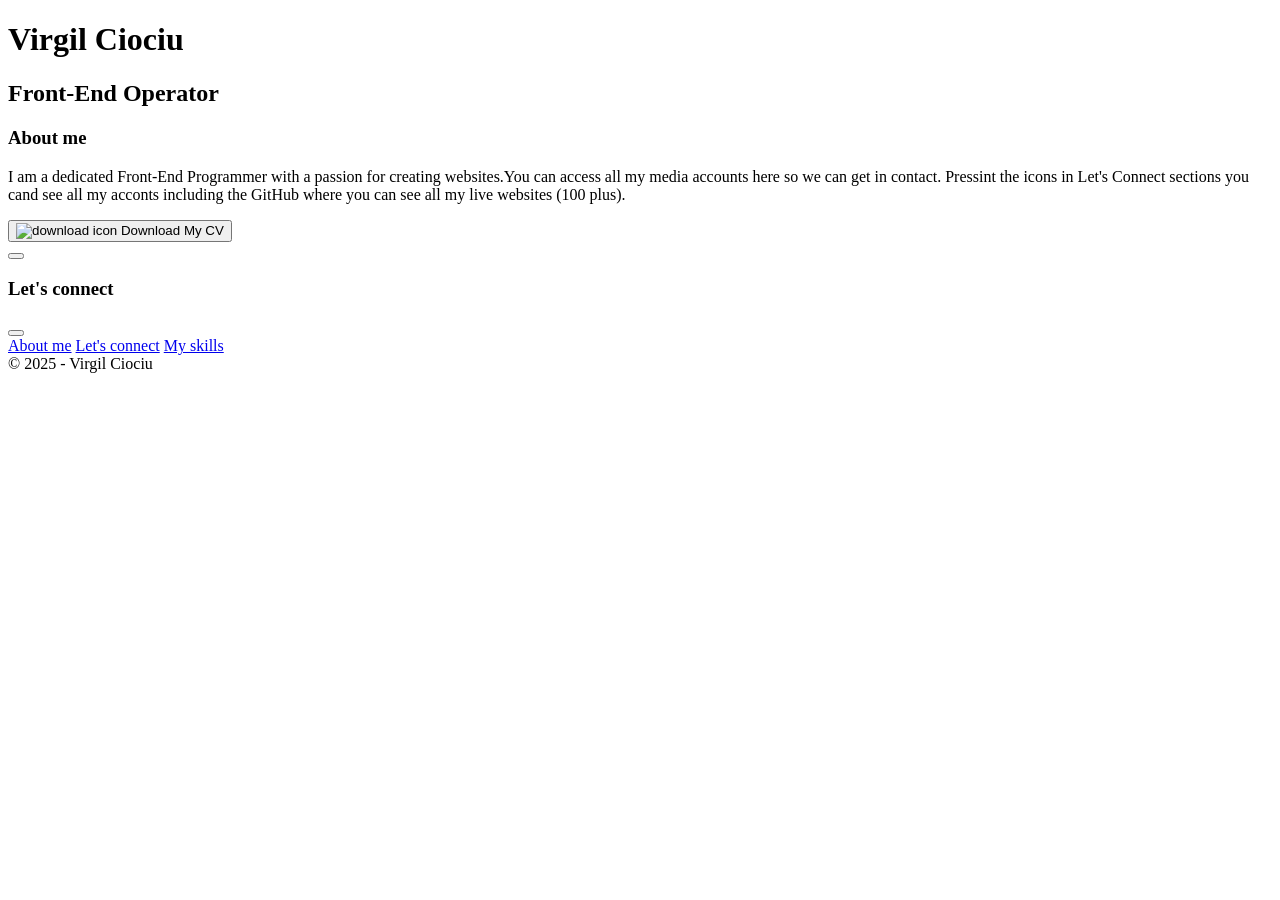
==== index.html @ 5d8acfe7 "Update index.html" ====
<!DOCTYPE html>
<html lang="en">
  <head>
    <meta charset="UTF-8" />
    <meta http-equiv="X-UA-Compatible" content="IE=edge" />
    <meta name="viewport" content="width=device-width, initial-scale=1.0" />
    <title>Fron to End Programmer Virgil Ciociu</title>

    <!-- Google Fonts -->
    <link rel="preconnect" href="https://fonts.gstatic.com" />
    <link
      href="https://fonts.googleapis.com/css2?family=Montserrat:wght@400;500;700;900&display=swap"
      rel="stylesheet"
    />
    
    <!-- CSS Stylesheets -->
    <link rel="stylesheet" href="css/looks.css" />
    <link rel="stylesheet" href="css/style.css" /> <!-- Am adăugat referința aici -->
    
    <link rel="shortcut icon" href="favicon.ico" type="image/x-icon" />
  </head>

  <body>
    <!-- Welcome Section -->
    <div class="grid">
      <div data-full>
        <h1><span>Virgil</span> <span>Ciociu</span></h1>
      </div>

      <div data-full>
        <h2><span>Front-End</span> <span>Operator</span></h2>
      </div>

      <div data-full>
        <div class="break-52"></div>
      </div>

      <div data-full>
        <h3><span>About</span> <span>me</span></h3>
      </div>

      <div data-full>
        <div class="break-16"></div>
      </div>

      <div data-full>
        <div class="shadow-box">
          <p class="description">
            I am a dedicated Front-End Programmer with a passion for creating websites.You can access all my media accounts here so we can get in contact. Pressint the icons in Let's Connect sections you cand see all my acconts including the GitHub where you can see all my live websites (100 plus).
          </p>
        </div>
      </div>

      <div data-full>
        <div class="break-16"></div>
      </div>

      <div data-full>
        <a href="cv_virgil_ciociu.pdf" download>
          <button class="download-btn">
            <img src="image/download.png" alt="download icon" />
            <span>Download My CV</span>
          </button>
        </a>
        
        
      </div>
      <div data-full>
        <div class="break-52"></div>
      </div>

      <div data-full>
        <button data-style="disc"></button>
      </div>

      <div data-full>
        <div class="break-52"></div>
      </div>
    </div>

    <!-- Connect Section -->
    <div class="grid" id="connect">
      <div data-full>
        <div class="break-52"></div>
      </div>

      <div data-full>
        <h3><span>Let's</span> <span>connect</span></h3>
      </div>

      <div data-full>
        <div class="break-16"></div>
      </div>

      <div data-row="4" data-column="4">
        <div
          class="image-square"
          style="background-image: url(image/avatar-marian-zburlea.jpg)"
        ></div>
      </div>

      <a href="https://github.com/Adrian01C" target="_blank">
        <div class="social__icon social__icon--purple" style="background-image: url(image/github.png)"></div>
      </a>
      
      <a href="https://www.hostinger.com/uk/tutorials/wp-content/uploads/sites/51/2024/09/Paper-Toilet-homepage.png" target="_blank">
        <div class="social__icon social__icon--purple" style="background-image: url(image/stack-overflow.png)"></div>
      </a>
      
      <a href="https://x.com/adrian_ciociu" target="_blank">
        <div class="social__icon social__icon--green" style="background-image: url(image/twitter.png)"></div>
      </a>
      
      <a href="https://www.youtube.com/@adrianciociu9261" target="_blank">
        <div class="social__icon social__icon--red" style="background-image: url(image/youtube.png)"></div>
      </a>
      
      <a href="https://www.hostinger.com/uk/tutorials/wp-content/uploads/sites/51/2024/09/Paper-Toilet-homepage.png" target="_blank">
        <div class="social__icon social__icon--orange" style="background-image: url(image/skype.png)"></div>
      </a>
      
      <a href="https://www.linkedin.com/in/virgil-adrian-ciociu-3a6122b4/" target="_blank">
        <div class="social__icon social__icon--yellow" style="background-image: url(image/linkedin.png)"></div>
      </a>

      <div data-full>
        <div class="break-52"></div>
      </div>

      <div data-full>
        <button data-style="disc"></button>
      </div>

      <div data-full>
        <div class="break-52"></div>
      </div>
    </div>

    <footer>
      <nav class="footer__link--wrapper">
        <a class="footer__link" href="#">About me</a>
        <a class="footer__link" href="#connect">Let's connect</a>
        <a class="footer__link" href="#skills">My skills</a>
      </nav>
      <div class="footer__copy">&copy; 2025 - Virgil Ciociu</div>
    </footer>
  </body>
</html>
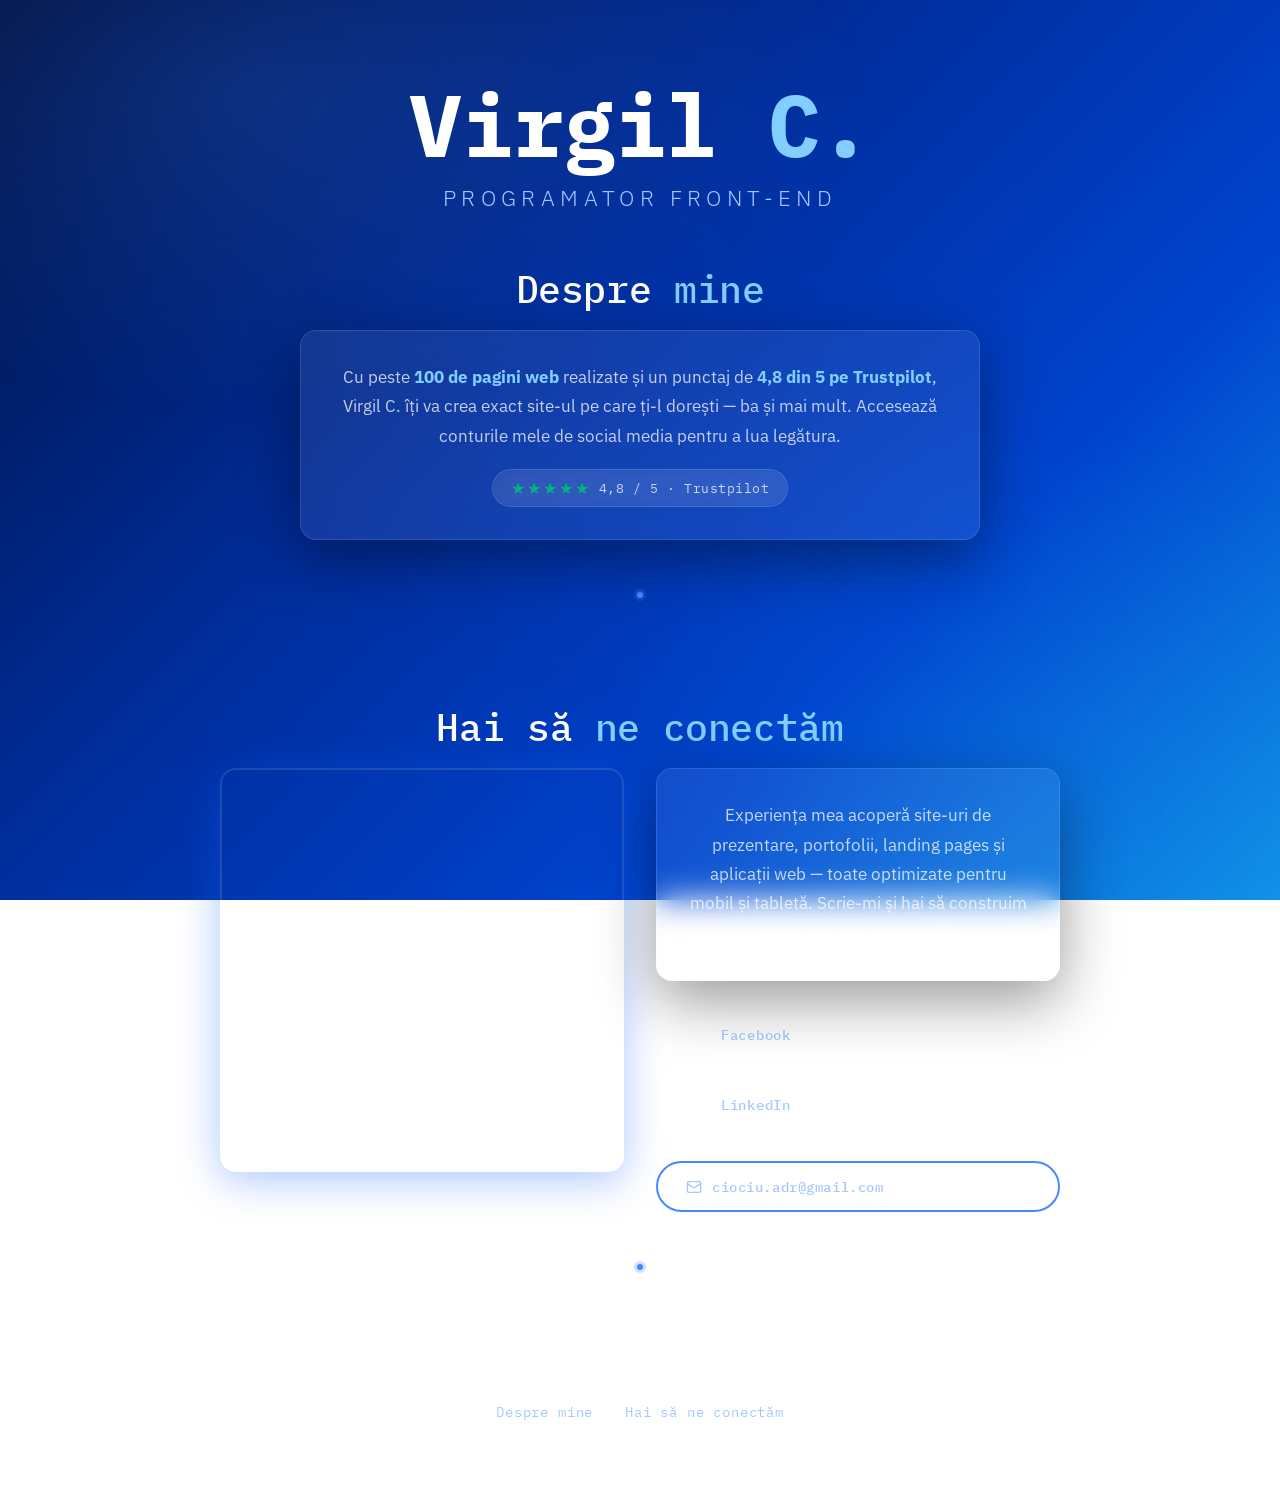
==== commit 30974e8e: "upload site portofoliu" ====
--- a/index.html
+++ b/index.html
@@ -1,42 +1,45 @@
 <!DOCTYPE html>
-<html lang="en">
+<html lang="ro">
   <head>
     <meta charset="UTF-8" />
     <meta http-equiv="X-UA-Compatible" content="IE=edge" />
     <meta name="viewport" content="width=device-width, initial-scale=1.0" />
-    <title>Fron to End Programmer Virgil Ciociu</title>
-
-    <!-- Google Fonts -->
-    <link rel="preconnect" href="https://fonts.gstatic.com" />
+    <title>Programator Front-End — Virgil C.</title>
+
+    <!-- IBM Plex Fonts -->
+    <link rel="preconnect" href="https://fonts.googleapis.com" />
+    <link rel="preconnect" href="https://fonts.gstatic.com" crossorigin />
     <link
-      href="https://fonts.googleapis.com/css2?family=Montserrat:wght@400;500;700;900&display=swap"
+      href="https://fonts.googleapis.com/css2?family=IBM+Plex+Mono:wght@400;500;700&family=IBM+Plex+Sans:wght@300;400;500;600;700&display=swap"
       rel="stylesheet"
     />
-    
-    <!-- CSS Stylesheets -->
-    <link rel="stylesheet" href="css/looks.css" />
-    <link rel="stylesheet" href="css/style.css" /> <!-- Am adăugat referința aici -->
-    
+
+    <!-- CSS -->
+    <link rel="stylesheet" href="css/style.css" />
     <link rel="shortcut icon" href="favicon.ico" type="image/x-icon" />
   </head>
 
   <body>
-    <!-- Welcome Section -->
+
+    <!-- Toast notificare copiere email -->
+    <div class="toast" id="toast">✓ Email copiat în clipboard!</div>
+
+    <!-- ========== SECȚIUNEA BINE AI VENIT ========== -->
     <div class="grid">
       <div data-full>
-        <h1><span>Virgil</span> <span>Ciociu</span></h1>
-      </div>
-
-      <div data-full>
-        <h2><span>Front-End</span> <span>Operator</span></h2>
-      </div>
-
-      <div data-full>
-        <div class="break-52"></div>
-      </div>
-
-      <div data-full>
-        <h3><span>About</span> <span>me</span></h3>
+        <h1><span>Virgil</span> <span>C.</span></h1>
+      </div>
+
+      <div data-full>
+        <h2><span>Programator</span>&nbsp;<span>Front-End</span></h2>
+      </div>
+
+      <div data-full>
+        <div class="break-52"></div>
+      </div>
+
+      <div data-full>
+        <h3><span>Despre</span> <span>mine</span></h3>
       </div>
 
       <div data-full>
@@ -46,25 +49,93 @@
       <div data-full>
         <div class="shadow-box">
           <p class="description">
-            I am a dedicated Front-End Programmer with a passion for creating websites.You can access all my media accounts here so we can get in contact. Pressint the icons in Let's Connect sections you cand see all my acconts including the GitHub where you can see all my live websites (100 plus).
+            Cu peste <strong style="color:#82cfff;">100 de pagini web</strong> realizate și un punctaj de 
+            <strong style="color:#82cfff;">4,8 din 5 pe Trustpilot</strong>, Virgil C. îți va crea 
+            exact site-ul pe care ți-l dorești — ba și mai mult. Accesează conturile mele de social media 
+            pentru a lua legătura.
           </p>
+          <div class="trustpilot-badge">
+            <span class="stars">★★★★★</span>
+            <span class="rating-text">4,8 / 5 · Trustpilot</span>
+          </div>
         </div>
       </div>
 
       <div data-full>
+        <div class="break-52"></div>
+      </div>
+
+      <div data-full>
+        <button data-style="disc"></button>
+      </div>
+
+      <div data-full>
+        <div class="break-52"></div>
+      </div>
+    </div>
+
+    <!-- ========== SECȚIUNEA CONECTEAZĂ-TE ========== -->
+    <div class="grid" id="connect">
+      <div data-full>
+        <div class="break-52"></div>
+      </div>
+
+      <div data-full>
+        <h3><span>Hai să</span> <span>ne conectăm</span></h3>
+      </div>
+
+      <div data-full>
         <div class="break-16"></div>
       </div>
 
       <div data-full>
-        <a href="cv_virgil_ciociu.pdf" download>
-          <button class="download-btn">
-            <img src="image/download.png" alt="download icon" />
-            <span>Download My CV</span>
-          </button>
-        </a>
-        
-        
-      </div>
+        <div class="grid-inner" id="connect-inner">
+
+          <!-- Stânga: Fotografie -->
+          <div
+            class="connect-photo"
+            style="background-image: url(image/avatar-marian-zburlea.jpg)"
+          ></div>
+
+          <!-- Dreapta: Text + iconuri + email -->
+          <div class="connect-right">
+            <div class="shadow-box connect-box">
+              <p class="description">
+                 
+                Experiența mea acoperă site-uri de prezentare, portofolii, 
+                landing pages și aplicații web — toate optimizate pentru 
+                mobil și tabletă.
+                Scrie-mi și hai să construim împreună ceva remarcabil.
+              </p>
+            </div>
+
+            <div class="connect-icons">
+              <!-- Facebook -->
+              <a href="https://www.facebook.com/AdrianCiociu1" target="_blank" class="social-icon-wrapper">
+                <div class="social__icon" style="background-image: url(image/facebook.png)"></div>
+                <span class="social-icon-label">Facebook</span>
+              </a>
+
+              <!-- LinkedIn → wip.jpg -->
+              <a href="image/wip.jpg" target="_blank" class="social-icon-wrapper">
+                <div class="social__icon" style="background-image: url(image/linkedin.png)"></div>
+                <span class="social-icon-label">LinkedIn</span>
+              </a>
+            </div>
+
+            <!-- Buton email cu copy-to-clipboard -->
+            <button class="email-btn" id="emailBtn" onclick="copyEmail()">
+              <svg viewBox="0 0 24 24" fill="none" stroke="currentColor" stroke-width="2" stroke-linecap="round" stroke-linejoin="round">
+                <rect x="2" y="4" width="20" height="16" rx="2"/>
+                <path d="m22 7-8.97 5.7a1.94 1.94 0 0 1-2.06 0L2 7"/>
+              </svg>
+              <span id="emailBtnText">ciociu.adr@gmail.com</span>
+            </button>
+
+          </div>
+        </div>
+      </div>
+
       <div data-full>
         <div class="break-52"></div>
       </div>
@@ -78,71 +149,70 @@
       </div>
     </div>
 
-    <!-- Connect Section -->
-    <div class="grid" id="connect">
-      <div data-full>
-        <div class="break-52"></div>
-      </div>
-
-      <div data-full>
-        <h3><span>Let's</span> <span>connect</span></h3>
-      </div>
-
-      <div data-full>
-        <div class="break-16"></div>
-      </div>
-
-      <div data-row="4" data-column="4">
-        <div
-          class="image-square"
-          style="background-image: url(image/avatar-marian-zburlea.jpg)"
-        ></div>
-      </div>
-
-      <a href="https://github.com/Adrian01C" target="_blank">
-        <div class="social__icon social__icon--purple" style="background-image: url(image/github.png)"></div>
-      </a>
-      
-      <a href="https://www.hostinger.com/uk/tutorials/wp-content/uploads/sites/51/2024/09/Paper-Toilet-homepage.png" target="_blank">
-        <div class="social__icon social__icon--purple" style="background-image: url(image/stack-overflow.png)"></div>
-      </a>
-      
-      <a href="https://x.com/adrian_ciociu" target="_blank">
-        <div class="social__icon social__icon--green" style="background-image: url(image/twitter.png)"></div>
-      </a>
-      
-      <a href="https://www.youtube.com/@adrianciociu9261" target="_blank">
-        <div class="social__icon social__icon--red" style="background-image: url(image/youtube.png)"></div>
-      </a>
-      
-      <a href="https://www.hostinger.com/uk/tutorials/wp-content/uploads/sites/51/2024/09/Paper-Toilet-homepage.png" target="_blank">
-        <div class="social__icon social__icon--orange" style="background-image: url(image/skype.png)"></div>
-      </a>
-      
-      <a href="https://www.linkedin.com/in/virgil-adrian-ciociu-3a6122b4/" target="_blank">
-        <div class="social__icon social__icon--yellow" style="background-image: url(image/linkedin.png)"></div>
-      </a>
-
-      <div data-full>
-        <div class="break-52"></div>
-      </div>
-
-      <div data-full>
-        <button data-style="disc"></button>
-      </div>
-
-      <div data-full>
-        <div class="break-52"></div>
-      </div>
-    </div>
-
+    <!-- ========== FOOTER ========== -->
     <footer>
       <nav class="footer__link--wrapper">
-        <a class="footer__link" href="#">About me</a>
-        <a class="footer__link" href="#connect">Let's connect</a>
-        <a class="footer__link" href="#skills">My skills</a>
+        <a class="footer__link" href="#">Despre mine</a>
+        <a class="footer__link" href="#connect">Hai să ne conectăm</a>
       </nav>
-      <div class="footer__copy">&copy; 2025 - Virgil Ciociu</div>
+      <div class="footer__copy">&copy; 2025 — Virgil Ciociu</div>
     </footer>
+
+    <!-- ========== SCRIPT EMAIL COPY ========== -->
+    <script>
+      function copyEmail() {
+        const email = 'ciociu.adr@gmail.com';
+        const btn = document.getElementById('emailBtn');
+        const btnText = document.getElementById('emailBtnText');
+        const toast = document.getElementById('toast');
+
+        navigator.clipboard.writeText(email).then(() => {
+          // Schimbă starea butonului
+          btn.classList.add('copied');
+          btnText.textContent = '✓ Copiat!';
+
+          // Afișează toast
+          toast.classList.add('show');
+
+          // Resetează după 2.5s
+          setTimeout(() => {
+            btn.classList.remove('copied');
+            btnText.textContent = email;
+            toast.classList.remove('show');
+          }, 2500);
+        }).catch(() => {
+          // Fallback pentru browsere vechi
+          const el = document.createElement('textarea');
+          el.value = email;
+          document.body.appendChild(el);
+          el.select();
+          document.execCommand('copy');
+          document.body.removeChild(el);
+
+          btn.classList.add('copied');
+          btnText.textContent = '✓ Copiat!';
+          toast.classList.add('show');
+
+          setTimeout(() => {
+            btn.classList.remove('copied');
+            btnText.textContent = email;
+            toast.classList.remove('show');
+          }, 2500);
+        });
+      }
+
+      // Grid inner responsive
+      function handleLayout() {
+        const inner = document.getElementById('connect-inner');
+        if (!inner) return;
+        if (window.innerWidth <= 768) {
+          inner.style.gridTemplateColumns = '1fr';
+        } else {
+          inner.style.gridTemplateColumns = '1fr 1fr';
+        }
+      }
+      handleLayout();
+      window.addEventListener('resize', handleLayout);
+    </script>
   </body>
 </html>
--- a/css/style.css
+++ b/css/style.css
@@ -0,0 +1,416 @@
+/* ============================================
+   IBM BLUE PORTFOLIO — Virgil Ciociu
+   ============================================ */
+
+@import url('https://fonts.googleapis.com/css2?family=IBM+Plex+Sans:wght@300;400;500;600;700&family=IBM+Plex+Mono:wght@400;500&display=swap');
+
+/* --- Variables --- */
+:root {
+  --ibm-blue-90: #001141;
+  --ibm-blue-70: #0043ce;
+  --ibm-blue-60: #0f62fe;
+  --ibm-blue-50: #4589ff;
+  --ibm-blue-30: #a6c8ff;
+  --ibm-blue-10: #edf5ff;
+  --ibm-cyan-50: #1192e8;
+  --ibm-cyan-30: #82cfff;
+  --white: #ffffff;
+  --text-primary: #ffffff;
+  --text-secondary: rgba(255,255,255,0.75);
+  --text-muted: rgba(255,255,255,0.45);
+  --surface-glass: rgba(255,255,255,0.07);
+  --surface-glass-hover: rgba(255,255,255,0.13);
+  --border-glass: rgba(255,255,255,0.12);
+  --shadow-blue: 0 8px 40px rgba(15, 98, 254, 0.35);
+  --shadow-deep: 0 20px 60px rgba(0,0,0,0.4);
+  --radius-sm: 8px;
+  --radius-md: 16px;
+  --radius-lg: 24px;
+  --radius-full: 9999px;
+}
+
+/* --- Reset & Base --- */
+*, *::before, *::after {
+  box-sizing: border-box;
+  margin: 0;
+  padding: 0;
+}
+
+html {
+  scroll-behavior: smooth;
+}
+
+body {
+  font-family: 'IBM Plex Sans', sans-serif;
+  font-weight: 400;
+  background: linear-gradient(135deg, var(--ibm-blue-90) 0%, #002d9c 40%, var(--ibm-blue-70) 70%, var(--ibm-cyan-50) 100%);
+  background-attachment: fixed;
+  min-height: 100vh;
+  color: var(--text-primary);
+  overflow-x: hidden;
+}
+
+/* Mesh overlay for depth */
+body::before {
+  content: '';
+  position: fixed;
+  inset: 0;
+  background:
+    radial-gradient(ellipse 80% 60% at 20% 10%, rgba(69,137,255,0.18) 0%, transparent 60%),
+    radial-gradient(ellipse 60% 80% at 80% 90%, rgba(17,146,232,0.15) 0%, transparent 55%),
+    radial-gradient(ellipse 40% 40% at 50% 50%, rgba(0,67,206,0.1) 0%, transparent 70%);
+  pointer-events: none;
+  z-index: 0;
+}
+
+/* --- Grid System --- */
+.grid {
+  position: relative;
+  z-index: 1;
+  display: grid;
+  grid-template-columns: repeat(8, 1fr);
+  gap: 0 24px;
+  max-width: 1100px;
+  margin: 0 auto;
+  padding: 0 24px;
+}
+
+[data-full] {
+  grid-column: 1 / -1;
+  display: flex;
+  flex-direction: column;
+  align-items: center;
+  text-align: center;
+}
+
+[data-column="4"] {
+  grid-column: span 4;
+}
+
+/* --- Spacing --- */
+.break-52 { height: 52px; }
+.break-16 { height: 16px; }
+
+/* --- Typography --- */
+h1 {
+  font-family: 'IBM Plex Mono', monospace;
+  font-size: clamp(2.8rem, 8vw, 5.5rem);
+  font-weight: 700;
+  letter-spacing: -0.02em;
+  line-height: 1;
+  margin-top: 80px;
+}
+
+h1 span:first-child {
+  color: var(--white);
+}
+
+h1 span:last-child {
+  color: var(--ibm-cyan-30);
+}
+
+h2 {
+  font-family: 'IBM Plex Sans', sans-serif;
+  font-size: clamp(1rem, 3vw, 1.35rem);
+  font-weight: 300;
+  letter-spacing: 0.25em;
+  text-transform: uppercase;
+  color: var(--ibm-blue-30);
+  margin-top: 16px;
+}
+
+h3 {
+  font-family: 'IBM Plex Mono', monospace;
+  font-size: clamp(1.6rem, 4vw, 2.4rem);
+  font-weight: 500;
+  letter-spacing: -0.01em;
+}
+
+h3 span:first-child { color: var(--white); }
+h3 span:last-child  { color: var(--ibm-cyan-30); }
+
+/* --- Separator disc --- */
+button[data-style="disc"] {
+  width: 6px;
+  height: 6px;
+  border-radius: 50%;
+  background: var(--ibm-blue-50);
+  border: none;
+  cursor: default;
+  box-shadow: 0 0 0 3px rgba(69,137,255,0.25);
+}
+
+/* --- Glass Cards --- */
+.shadow-box {
+  background: var(--surface-glass);
+  border: 1px solid var(--border-glass);
+  border-radius: var(--radius-md);
+  padding: 32px;
+  backdrop-filter: blur(16px);
+  -webkit-backdrop-filter: blur(16px);
+  box-shadow: var(--shadow-deep);
+  width: 100%;
+  max-width: 680px;
+  transition: background 0.3s ease, box-shadow 0.3s ease;
+}
+
+.shadow-box:hover {
+  background: var(--surface-glass-hover);
+  box-shadow: var(--shadow-blue), var(--shadow-deep);
+}
+
+.description {
+  font-size: clamp(0.95rem, 2vw, 1.05rem);
+  line-height: 1.75;
+  color: var(--text-secondary);
+}
+
+/* --- Connect Section Layout --- */
+#connect .grid-inner {
+  display: grid;
+  grid-template-columns: 1fr 1fr;
+  gap: 32px;
+  width: 100%;
+  max-width: 840px;
+  align-items: start;
+}
+
+.connect-photo {
+  width: 100%;
+  aspect-ratio: 1;
+  border-radius: var(--radius-md);
+  background-size: cover;
+  background-position: center;
+  border: 2px solid var(--border-glass);
+  box-shadow: var(--shadow-blue);
+}
+
+.connect-right {
+  display: flex;
+  flex-direction: column;
+  gap: 24px;
+}
+
+.connect-box {
+  max-width: 100%;
+}
+
+/* --- Social Icons --- */
+.connect-icons {
+  display: flex;
+  flex-direction: column;
+  gap: 12px;
+}
+
+.social-icon-wrapper {
+  display: flex;
+  align-items: center;
+  gap: 14px;
+  text-decoration: none;
+  padding: 12px 18px;
+  border-radius: var(--radius-sm);
+  background: var(--surface-glass);
+  border: 1px solid var(--border-glass);
+  transition: background 0.25s, transform 0.2s, box-shadow 0.25s;
+}
+
+.social-icon-wrapper:hover {
+  background: var(--surface-glass-hover);
+  transform: translateX(4px);
+  box-shadow: var(--shadow-blue);
+}
+
+.social__icon {
+  width: 32px;
+  height: 32px;
+  background-size: contain;
+  background-repeat: no-repeat;
+  background-position: center;
+  flex-shrink: 0;
+}
+
+.social-icon-label {
+  font-family: 'IBM Plex Mono', monospace;
+  font-size: 0.9rem;
+  font-weight: 500;
+  color: var(--ibm-blue-30);
+  letter-spacing: 0.05em;
+}
+
+/* --- Email Copy Button --- */
+.email-btn {
+  display: inline-flex;
+  align-items: center;
+  gap: 10px;
+  padding: 14px 28px;
+  border-radius: var(--radius-full);
+  border: 2px solid var(--ibm-blue-50);
+  background: transparent;
+  color: var(--ibm-blue-30);
+  font-family: 'IBM Plex Mono', monospace;
+  font-size: 0.9rem;
+  font-weight: 500;
+  letter-spacing: 0.04em;
+  cursor: pointer;
+  transition: background 0.2s, color 0.2s, border-color 0.2s, transform 0.15s, box-shadow 0.2s;
+  margin-top: 4px;
+}
+
+.email-btn:hover {
+  background: var(--ibm-blue-60);
+  border-color: var(--ibm-blue-60);
+  color: #ffffff;
+  box-shadow: 0 0 24px rgba(15,98,254,0.5);
+  transform: translateY(-2px);
+}
+
+.email-btn:active,
+.email-btn.copied {
+  background: #007d79;
+  border-color: #009d9a;
+  color: #ffffff;
+  box-shadow: 0 0 20px rgba(0,157,154,0.5);
+  transform: translateY(0);
+}
+
+.email-btn svg {
+  width: 16px;
+  height: 16px;
+  flex-shrink: 0;
+}
+
+/* --- Toast notification --- */
+.toast {
+  position: fixed;
+  bottom: 32px;
+  left: 50%;
+  transform: translateX(-50%) translateY(80px);
+  background: #007d79;
+  color: #ffffff;
+  font-family: 'IBM Plex Mono', monospace;
+  font-size: 0.85rem;
+  letter-spacing: 0.05em;
+  padding: 12px 28px;
+  border-radius: var(--radius-full);
+  box-shadow: 0 8px 32px rgba(0,0,0,0.35);
+  z-index: 9999;
+  transition: transform 0.35s cubic-bezier(0.34,1.56,0.64,1), opacity 0.35s;
+  opacity: 0;
+  pointer-events: none;
+}
+
+.toast.show {
+  transform: translateX(-50%) translateY(0);
+  opacity: 1;
+}
+
+/* --- Footer --- */
+footer {
+  position: relative;
+  z-index: 1;
+  text-align: center;
+  padding: 40px 24px 32px;
+  border-top: 1px solid var(--border-glass);
+  margin-top: 40px;
+}
+
+.footer__link--wrapper {
+  display: flex;
+  justify-content: center;
+  gap: 32px;
+  flex-wrap: wrap;
+  margin-bottom: 16px;
+}
+
+.footer__link {
+  font-family: 'IBM Plex Mono', monospace;
+  font-size: 0.85rem;
+  color: var(--ibm-blue-30);
+  text-decoration: none;
+  letter-spacing: 0.06em;
+  transition: color 0.2s;
+}
+
+.footer__link:hover {
+  color: var(--white);
+}
+
+.footer__copy {
+  font-size: 0.78rem;
+  color: var(--text-muted);
+  letter-spacing: 0.05em;
+}
+
+/* --- Trustpilot badge style --- */
+.trustpilot-badge {
+  display: inline-flex;
+  align-items: center;
+  gap: 8px;
+  margin-top: 18px;
+  padding: 8px 18px;
+  background: var(--surface-glass);
+  border: 1px solid var(--border-glass);
+  border-radius: var(--radius-full);
+  backdrop-filter: blur(12px);
+}
+
+.trustpilot-badge .stars {
+  color: #00b67a;
+  font-size: 1rem;
+  letter-spacing: 2px;
+}
+
+.trustpilot-badge .rating-text {
+  font-family: 'IBM Plex Mono', monospace;
+  font-size: 0.82rem;
+  color: var(--text-secondary);
+  letter-spacing: 0.04em;
+}
+
+/* ============================================
+   RESPONSIVE
+   ============================================ */
+
+@media (max-width: 768px) {
+  .grid {
+    grid-template-columns: 1fr;
+    gap: 0;
+    padding: 0 16px;
+  }
+
+  [data-column="4"] {
+    grid-column: 1 / -1;
+  }
+
+  #connect .grid-inner {
+    grid-template-columns: 1fr;
+  }
+
+  .connect-photo {
+    max-width: 220px;
+    margin: 0 auto;
+  }
+
+  h1 {
+    margin-top: 52px;
+  }
+
+  .shadow-box {
+    padding: 24px;
+  }
+}
+
+@media (max-width: 480px) {
+  h1 {
+    font-size: 2.4rem;
+  }
+
+  .email-btn {
+    font-size: 0.78rem;
+    padding: 12px 18px;
+  }
+
+  .footer__link--wrapper {
+    gap: 16px;
+  }
+}
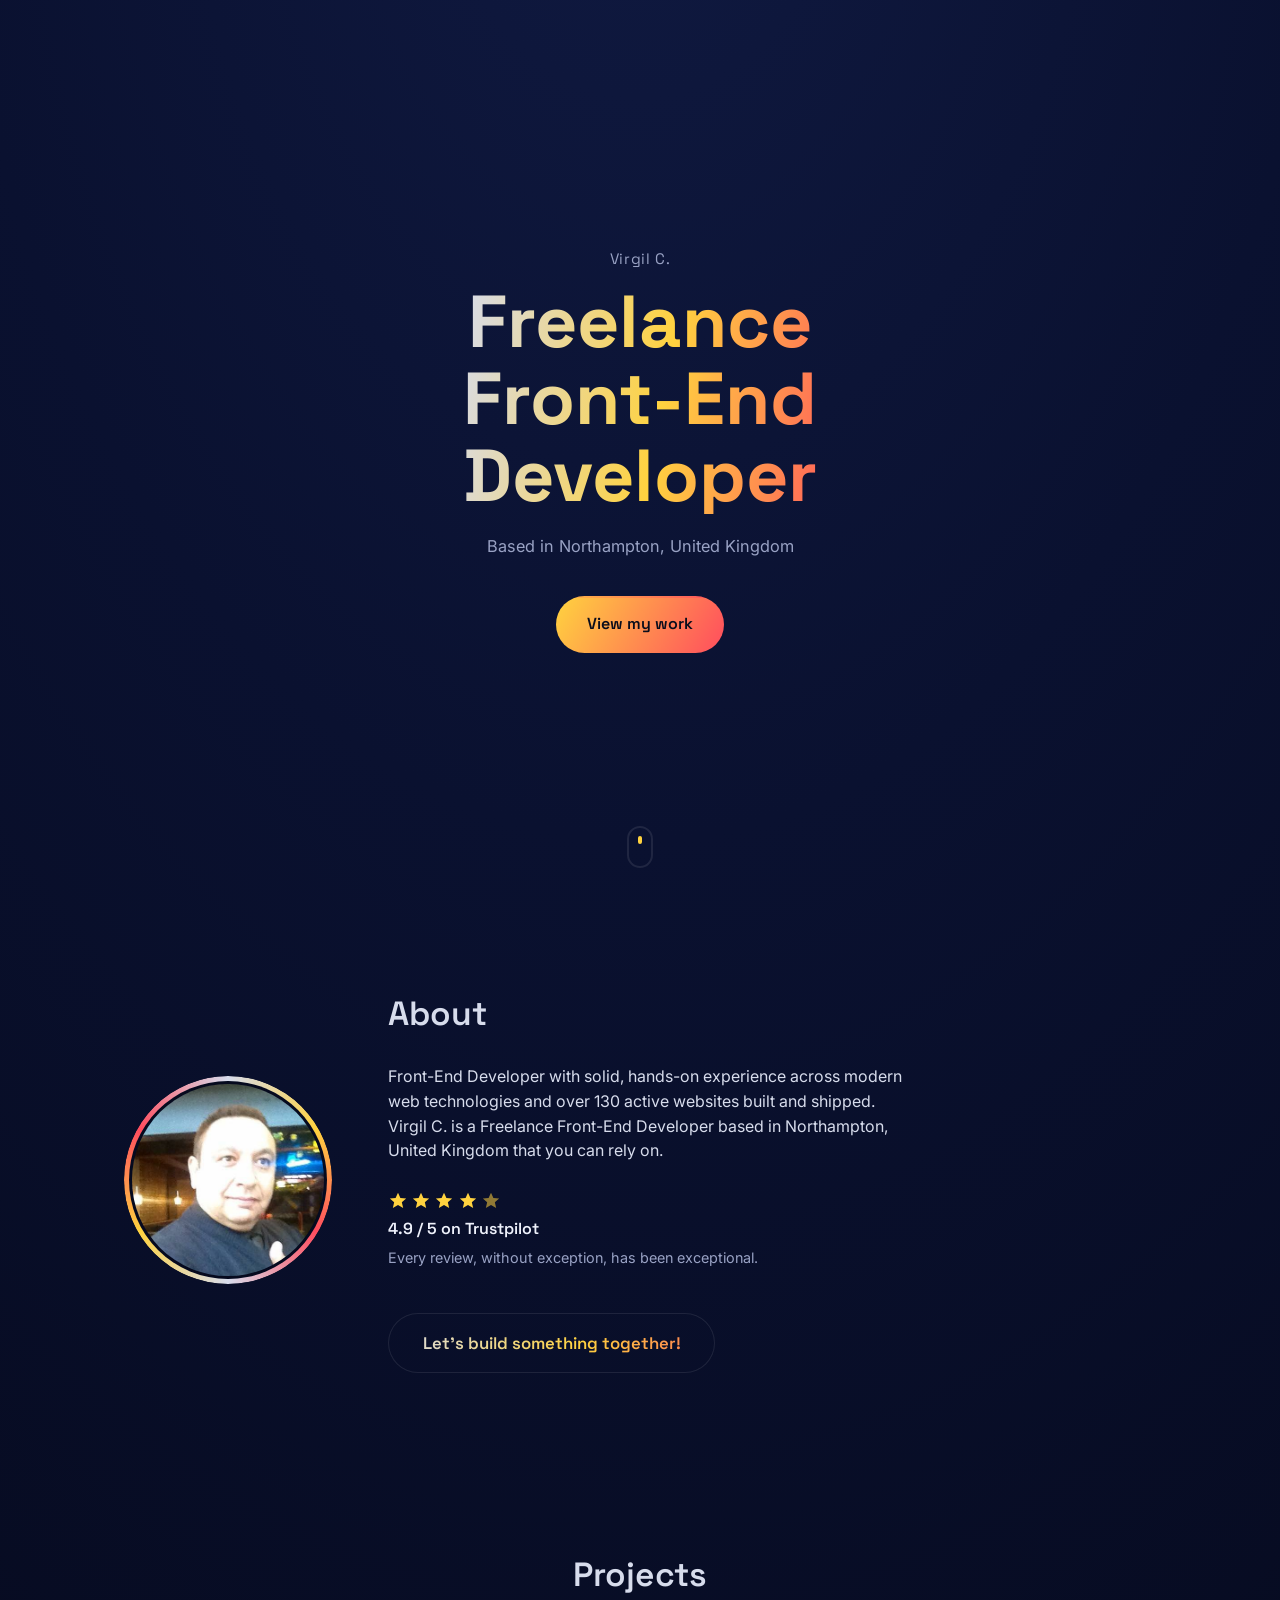
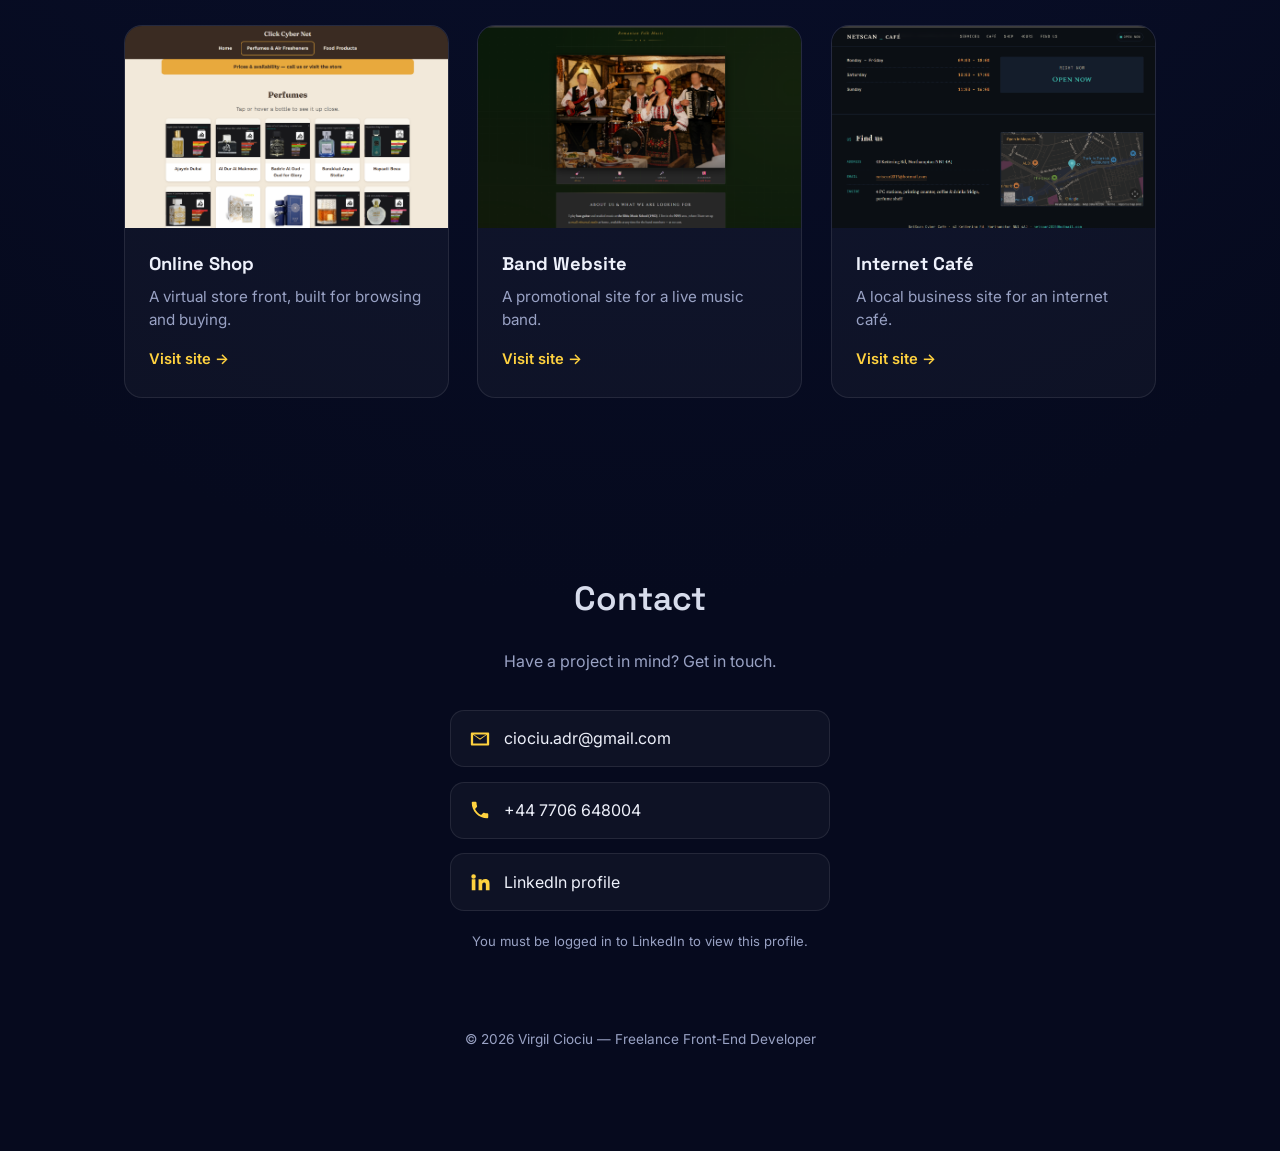
==== commit e3ec55e3: "actualizare proiect" ====
--- a/index.html
+++ b/index.html
@@ -1,218 +1,153 @@
 <!DOCTYPE html>
-<html lang="ro">
-  <head>
-    <meta charset="UTF-8" />
-    <meta http-equiv="X-UA-Compatible" content="IE=edge" />
-    <meta name="viewport" content="width=device-width, initial-scale=1.0" />
-    <title>Programator Front-End — Virgil C.</title>
+<html lang="en">
+<head>
+<meta charset="UTF-8">
+<meta name="viewport" content="width=device-width, initial-scale=1.0">
+<title>Virgil C. — Freelance Front-End Developer</title>
+<meta name="description" content="Virgil C. — Freelance Front-End Developer based in Northampton, United Kingdom. HTML, CSS &amp; JavaScript, mobile-first websites that just work.">
+<link rel="preconnect" href="https://fonts.googleapis.com">
+<link rel="preconnect" href="https://fonts.gstatic.com" crossorigin>
+<link href="https://fonts.googleapis.com/css2?family=Space+Grotesk:wght@500;600;700&family=Inter:wght@400;500;600&display=swap" rel="stylesheet">
+<link rel="stylesheet" href="style.css">
+</head>
+<body>
 
-    <!-- IBM Plex Fonts -->
-    <link rel="preconnect" href="https://fonts.googleapis.com" />
-    <link rel="preconnect" href="https://fonts.gstatic.com" crossorigin />
-    <link
-      href="https://fonts.googleapis.com/css2?family=IBM+Plex+Mono:wght@400;500;700&family=IBM+Plex+Sans:wght@300;400;500;600;700&display=swap"
-      rel="stylesheet"
-    />
+<!-- Loading screen -->
+<div class="loader" id="loader" aria-hidden="true">
+  <span class="loader__text">Virgil C.</span>
+</div>
 
-    <!-- CSS -->
-    <link rel="stylesheet" href="css/style.css" />
-    <link rel="shortcut icon" href="favicon.ico" type="image/x-icon" />
-  </head>
+<!-- Scroll progress bar -->
+<div class="progress" id="progress"></div>
 
-  <body>
+<!-- Ambient sparkle field -->
+<div class="sparkle-field" aria-hidden="true"></div>
 
-    <!-- Toast notificare copiere email -->
-    <div class="toast" id="toast">✓ Email copiat în clipboard!</div>
+<main>
 
-    <!-- ========== SECȚIUNEA BINE AI VENIT ========== -->
-    <div class="grid">
-      <div data-full>
-        <h1><span>Virgil</span> <span>C.</span></h1>
-      </div>
+  <!-- HERO -->
+  <section class="hero" id="top">
+    <div class="hero__inner">
+      <p class="hero__eyebrow">Virgil C.</p>
+      <h1 class="hero__title glitter-text">Freelance<br>Front&#8209;End<br>Developer</h1>
+      <p class="hero__location">Based in Northampton, United Kingdom</p>
+      <a href="#projects" class="btn btn--primary" data-ripple>View my work</a>
+    </div>
+    <a href="#about" class="hero__scroll" aria-label="Scroll to About section">
+      <span></span>
+    </a>
+  </section>
 
-      <div data-full>
-        <h2><span>Programator</span>&nbsp;<span>Front-End</span></h2>
-      </div>
-
-      <div data-full>
-        <div class="break-52"></div>
-      </div>
-
-      <div data-full>
-        <h3><span>Despre</span> <span>mine</span></h3>
-      </div>
-
-      <div data-full>
-        <div class="break-16"></div>
-      </div>
-
-      <div data-full>
-        <div class="shadow-box">
-          <p class="description">
-            Cu peste <strong style="color:#82cfff;">100 de pagini web</strong> realizate și un punctaj de 
-            <strong style="color:#82cfff;">4,8 din 5 pe Trustpilot</strong>, Virgil C. îți va crea 
-            exact site-ul pe care ți-l dorești — ba și mai mult. Accesează conturile mele de social media 
-            pentru a lua legătura.
-          </p>
-          <div class="trustpilot-badge">
-            <span class="stars">★★★★★</span>
-            <span class="rating-text">4,8 / 5 · Trustpilot</span>
-          </div>
-        </div>
-      </div>
-
-      <div data-full>
-        <div class="break-52"></div>
-      </div>
-
-      <div data-full>
-        <button data-style="disc"></button>
-      </div>
-
-      <div data-full>
-        <div class="break-52"></div>
+  <!-- ABOUT -->
+  <section class="about reveal" id="about">
+    <div class="about__photo-wrap">
+      <div class="about__photo-frame">
+        <img src="image/virgilciociu.jpg" alt="Portrait of Virgil C." class="about__photo">
       </div>
     </div>
 
-    <!-- ========== SECȚIUNEA CONECTEAZĂ-TE ========== -->
-    <div class="grid" id="connect">
-      <div data-full>
-        <div class="break-52"></div>
+    <div class="about__content">
+      <h2 class="section-title">About</h2>
+      <p class="about__text">
+        Front-End Developer with solid, hands-on experience across modern web technologies
+        and over 130 active websites built and shipped. Virgil C. is a Freelance Front-End
+        Developer based in Northampton, United Kingdom that you can rely on.
+      </p>
+
+      <div class="trustpilot" role="img" aria-label="Trustpilot rating 4.9 out of 5 stars">
+        <span class="trustpilot__stars">
+          <svg viewBox="0 0 24 24" class="star"><path d="M12 2l2.9 6.3 6.9.6-5.2 4.6 1.6 6.8L12 16.9 5.8 20.3l1.6-6.8L2.2 8.9l6.9-.6z"/></svg>
+          <svg viewBox="0 0 24 24" class="star"><path d="M12 2l2.9 6.3 6.9.6-5.2 4.6 1.6 6.8L12 16.9 5.8 20.3l1.6-6.8L2.2 8.9l6.9-.6z"/></svg>
+          <svg viewBox="0 0 24 24" class="star"><path d="M12 2l2.9 6.3 6.9.6-5.2 4.6 1.6 6.8L12 16.9 5.8 20.3l1.6-6.8L2.2 8.9l6.9-.6z"/></svg>
+          <svg viewBox="0 0 24 24" class="star"><path d="M12 2l2.9 6.3 6.9.6-5.2 4.6 1.6 6.8L12 16.9 5.8 20.3l1.6-6.8L2.2 8.9l6.9-.6z"/></svg>
+          <svg viewBox="0 0 24 24" class="star star--half"><path d="M12 2l2.9 6.3 6.9.6-5.2 4.6 1.6 6.8L12 16.9 5.8 20.3l1.6-6.8L2.2 8.9l6.9-.6z"/></svg>
+        </span>
+        <span class="trustpilot__score">4.9 / 5 on Trustpilot</span>
+        <span class="trustpilot__note">Every review, without exception, has been exceptional.</span>
       </div>
 
-      <div data-full>
-        <h3><span>Hai să</span> <span>ne conectăm</span></h3>
-      </div>
+      <a href="#contact" class="btn btn--cta glitter-text" data-ripple>Let's build something together!</a>
+    </div>
+  </section>
 
-      <div data-full>
-        <div class="break-16"></div>
-      </div>
+  <!-- PROJECTS -->
+  <section class="projects" id="projects">
+    <h2 class="section-title section-title--center reveal">Projects</h2>
 
-      <div data-full>
-        <div class="grid-inner" id="connect-inner">
+    <div class="project-grid">
 
-          <!-- Stânga: Fotografie -->
-          <div
-            class="connect-photo"
-            style="background-image: url(image/avatar-marian-zburlea.jpg)"
-          ></div>
+      <a class="project-card reveal" data-tilt href="https://virgilciociu.github.io/click-cyber-net/index.html" target="_blank" rel="noopener">
+        <div class="project-card__media">
+          <img src="image/shop.png" alt="Screenshot of an online shop website" loading="lazy">
+        </div>
+        <div class="project-card__body">
+          <h3>Online Shop</h3>
+          <p>A virtual store front, built for browsing and buying.</p>
+          <span class="project-card__link">Visit site &#8594;</span>
+        </div>
+      </a>
 
-          <!-- Dreapta: Text + iconuri + email -->
-          <div class="connect-right">
-            <div class="shadow-box connect-box">
-              <p class="description">
-                 
-                Experiența mea acoperă site-uri de prezentare, portofolii, 
-                landing pages și aplicații web — toate optimizate pentru 
-                mobil și tabletă.
-                Scrie-mi și hai să construim împreună ceva remarcabil.
-              </p>
-            </div>
+      <a class="project-card reveal" data-tilt href="https://virgilciociu.github.io/taraf/" target="_blank" rel="noopener">
+        <div class="project-card__media">
+          <img src="image/music.png" alt="Screenshot of a music band website" loading="lazy">
+        </div>
+        <div class="project-card__body">
+          <h3>Band Website</h3>
+          <p>A promotional site for a live music band.</p>
+          <span class="project-card__link">Visit site &#8594;</span>
+        </div>
+      </a>
 
-            <div class="connect-icons">
-              <!-- Facebook -->
-              <a href="https://www.facebook.com/AdrianCiociu1" target="_blank" class="social-icon-wrapper">
-                <div class="social__icon" style="background-image: url(image/facebook.png)"></div>
-                <span class="social-icon-label">Facebook</span>
-              </a>
+      <a class="project-card reveal" data-tilt href="https://virgilciociu.github.io/cybercaffe/" target="_blank" rel="noopener">
+        <div class="project-card__media">
+          <img src="image/internetcaffe.png" alt="Screenshot of an internet cafe website" loading="lazy">
+        </div>
+        <div class="project-card__body">
+          <h3>Internet Caf&eacute;</h3>
+          <p>A local business site for an internet caf&eacute;.</p>
+          <span class="project-card__link">Visit site &#8594;</span>
+        </div>
+      </a>
 
-              <!-- LinkedIn → wip.jpg -->
-              <a href="image/wip.jpg" target="_blank" class="social-icon-wrapper">
-                <div class="social__icon" style="background-image: url(image/linkedin.png)"></div>
-                <span class="social-icon-label">LinkedIn</span>
-              </a>
-            </div>
+    </div>
+  </section>
 
-            <!-- Buton email cu copy-to-clipboard -->
-            <button class="email-btn" id="emailBtn" onclick="copyEmail()">
-              <svg viewBox="0 0 24 24" fill="none" stroke="currentColor" stroke-width="2" stroke-linecap="round" stroke-linejoin="round">
-                <rect x="2" y="4" width="20" height="16" rx="2"/>
-                <path d="m22 7-8.97 5.7a1.94 1.94 0 0 1-2.06 0L2 7"/>
-              </svg>
-              <span id="emailBtnText">ciociu.adr@gmail.com</span>
-            </button>
+  <!-- CONTACT -->
+  <section class="contact reveal" id="contact">
+    <h2 class="section-title section-title--center">Contact</h2>
+    <p class="contact__intro">Have a project in mind? Get in touch.</p>
 
-          </div>
-        </div>
-      </div>
+    <div class="contact__list">
+      <a class="contact__item" href="mailto:ciociu.adr@gmail.com" data-ripple>
+        <span class="contact__icon" aria-hidden="true">
+          <svg viewBox="0 0 24 24"><path d="M3 5h18a1 1 0 011 1v12a1 1 0 01-1 1H3a1 1 0 01-1-1V6a1 1 0 011-1zm1.5 2.4V17h15V7.4l-7.5 5.4-7.5-5.4zm.7-.4L12 11.5 18.8 7H5.2z"/></svg>
+        </span>
+        <span>ciociu.adr@gmail.com</span>
+      </a>
 
-      <div data-full>
-        <div class="break-52"></div>
-      </div>
+      <a class="contact__item" href="tel:+447706648004" data-ripple>
+        <span class="contact__icon" aria-hidden="true">
+          <svg viewBox="0 0 24 24"><path d="M6.6 10.8c1.4 2.8 3.8 5.1 6.6 6.6l2.2-2.2c.3-.3.7-.4 1-.2 1.1.4 2.3.6 3.6.6.6 0 1 .4 1 1V20c0 .6-.4 1-1 1C10.6 21 3 13.4 3 4c0-.6.4-1 1-1h3.2c.6 0 1 .4 1 1 0 1.3.2 2.5.6 3.6.1.4 0 .8-.2 1L6.6 10.8z"/></svg>
+        </span>
+        <span>+44 7706 648004</span>
+      </a>
 
-      <div data-full>
-        <button data-style="disc"></button>
-      </div>
-
-      <div data-full>
-        <div class="break-52"></div>
-      </div>
+      <a class="contact__item" href="https://www.linkedin.com/in/adrian-ciociu-0528293ab/" target="_blank" rel="noopener" data-ripple>
+        <span class="contact__icon" aria-hidden="true">
+          <svg viewBox="0 0 24 24"><path d="M4.98 3.5a2.5 2.5 0 11.02 5 2.5 2.5 0 01-.02-5zM3 9h4v12H3V9zm7 0h3.8v1.7h.05c.53-.95 1.83-1.95 3.77-1.95 4.03 0 4.78 2.55 4.78 5.86V21h-4v-5.5c0-1.3-.02-3-1.85-3-1.85 0-2.13 1.4-2.13 2.9V21h-4V9z"/></svg>
+        </span>
+        <span>LinkedIn profile</span>
+      </a>
+      <p class="contact__note">You must be logged in to LinkedIn to view this profile.</p>
     </div>
 
-    <!-- ========== FOOTER ========== -->
-    <footer>
-      <nav class="footer__link--wrapper">
-        <a class="footer__link" href="#">Despre mine</a>
-        <a class="footer__link" href="#connect">Hai să ne conectăm</a>
-      </nav>
-      <div class="footer__copy">&copy; 2025 — Virgil Ciociu</div>
+    <footer class="footer">
+      <p>&copy; 2026 Virgil Ciociu — Freelance Front-End Developer</p>
     </footer>
+  </section>
 
-    <!-- ========== SCRIPT EMAIL COPY ========== -->
-    <script>
-      function copyEmail() {
-        const email = 'ciociu.adr@gmail.com';
-        const btn = document.getElementById('emailBtn');
-        const btnText = document.getElementById('emailBtnText');
-        const toast = document.getElementById('toast');
+</main>
 
-        navigator.clipboard.writeText(email).then(() => {
-          // Schimbă starea butonului
-          btn.classList.add('copied');
-          btnText.textContent = '✓ Copiat!';
-
-          // Afișează toast
-          toast.classList.add('show');
-
-          // Resetează după 2.5s
-          setTimeout(() => {
-            btn.classList.remove('copied');
-            btnText.textContent = email;
-            toast.classList.remove('show');
-          }, 2500);
-        }).catch(() => {
-          // Fallback pentru browsere vechi
-          const el = document.createElement('textarea');
-          el.value = email;
-          document.body.appendChild(el);
-          el.select();
-          document.execCommand('copy');
-          document.body.removeChild(el);
-
-          btn.classList.add('copied');
-          btnText.textContent = '✓ Copiat!';
-          toast.classList.add('show');
-
-          setTimeout(() => {
-            btn.classList.remove('copied');
-            btnText.textContent = email;
-            toast.classList.remove('show');
-          }, 2500);
-        });
-      }
-
-      // Grid inner responsive
-      function handleLayout() {
-        const inner = document.getElementById('connect-inner');
-        if (!inner) return;
-        if (window.innerWidth <= 768) {
-          inner.style.gridTemplateColumns = '1fr';
-        } else {
-          inner.style.gridTemplateColumns = '1fr 1fr';
-        }
-      }
-      handleLayout();
-      window.addEventListener('resize', handleLayout);
-    </script>
-  </body>
+<script src="script.js"></script>
+</body>
 </html>
--- a/style.css
+++ b/style.css
@@ -0,0 +1,397 @@
+/* =========================================================
+   Tokens
+   ========================================================= */
+:root{
+  --bg-base:   #060a1e;
+  --bg-mid:    #0a1130;
+  --bg-soft:   #101a42;
+  --ink:       #eef1fb;
+  --muted:     #99a2c4;
+  --gold:      #ffd23f;
+  --red:       #ff4d5e;
+  --grey-light:#d7dcec;
+  --border:    rgba(255,255,255,.09);
+  --card-bg:   rgba(255,255,255,.035);
+
+  --font-display: "Space Grotesk", "Segoe UI", sans-serif;
+  --font-body:    "Inter", "Segoe UI", sans-serif;
+
+  --container: 1080px;
+}
+
+*, *::before, *::after{ box-sizing: border-box; }
+
+html{ scroll-behavior: smooth; }
+
+body{
+  margin:0;
+  background: radial-gradient(120% 90% at 50% -10%, var(--bg-soft) 0%, var(--bg-mid) 45%, var(--bg-base) 100%);
+  color: var(--ink);
+  font-family: var(--font-body);
+  line-height: 1.55;
+  overflow-x: hidden;
+  -webkit-font-smoothing: antialiased;
+}
+
+img{ max-width:100%; display:block; }
+a{ color: inherit; text-decoration: none; }
+
+@media (prefers-reduced-motion: reduce){
+  html{ scroll-behavior:auto; }
+  *, *::before, *::after{
+    animation-duration: .001ms !important;
+    animation-iteration-count: 1 !important;
+    transition-duration: .001ms !important;
+    scroll-behavior: auto !important;
+  }
+}
+
+/* =========================================================
+   Loader
+   ========================================================= */
+.loader{
+  position: fixed; inset: 0; z-index: 999;
+  display:flex; align-items:center; justify-content:center;
+  background: var(--bg-base);
+  transition: opacity .5s ease, visibility .5s ease;
+}
+.loader.is-hidden{ opacity:0; visibility:hidden; pointer-events:none; }
+.loader__text{
+  font-family: var(--font-display);
+  font-weight: 700;
+  font-size: clamp(1.6rem, 6vw, 2.4rem);
+  letter-spacing: .02em;
+  background-image: linear-gradient(100deg,
+    var(--grey-light) 0%, var(--gold) 25%, var(--red) 50%, var(--grey-light) 75%, var(--gold) 100%);
+  background-size: 300% 100%;
+  -webkit-background-clip: text; background-clip: text;
+  color: transparent;
+  animation: swipe 1.4s linear infinite;
+}
+
+/* =========================================================
+   Scroll progress bar
+   ========================================================= */
+.progress{
+  position: fixed; top:0; left:0; height: 3px; width: 0%;
+  background: linear-gradient(90deg, var(--grey-light), var(--gold), var(--red));
+  z-index: 998;
+  transition: width .08s linear;
+}
+
+/* =========================================================
+   Sparkle ambient field
+   ========================================================= */
+.sparkle-field{
+  position: fixed; inset:0; z-index:0; pointer-events:none; overflow:hidden;
+}
+.sparkle-field span{
+  position:absolute;
+  width: 2px; height: 2px;
+  background: #ffffff;
+  border-radius: 50%;
+  opacity: 0;
+  animation-name: twinkle;
+  animation-timing-function: ease-in-out;
+  animation-iteration-count: infinite;
+}
+
+@keyframes twinkle{
+  0%, 100%{ opacity:0; transform: scale(.6); }
+  50%{ opacity: var(--peak, .8); transform: scale(1.4); }
+}
+
+/* =========================================================
+   Layout helpers
+   ========================================================= */
+main{ position: relative; z-index: 1; }
+
+section{
+  padding: 5.5rem 1.5rem;
+  max-width: var(--container);
+  margin: 0 auto;
+}
+
+.section-title{
+  font-family: var(--font-display);
+  font-weight: 600;
+  font-size: clamp(1.6rem, 4vw, 2.1rem);
+  margin: 0 0 1.5rem;
+  color: var(--grey-light);
+}
+.section-title--center{ text-align:center; }
+
+.reveal{
+  opacity: 0;
+  transform: translateY(28px);
+  transition: opacity .7s ease, transform .7s ease;
+}
+.reveal.is-visible{
+  opacity: 1;
+  transform: translateY(0);
+}
+
+/* =========================================================
+   Glitter text (title + CTA)
+   ========================================================= */
+.glitter-text{
+  background-image: linear-gradient(100deg,
+    var(--grey-light) 0%, var(--gold) 20%, var(--red) 40%,
+    var(--grey-light) 60%, var(--gold) 80%, var(--red) 100%);
+  background-size: 300% 100%;
+  -webkit-background-clip: text; background-clip: text;
+  color: transparent;
+  animation: swipe 3.2s linear infinite;
+}
+@keyframes swipe{
+  0%{ background-position: 0% 50%; }
+  100%{ background-position: 200% 50%; }
+}
+
+/* =========================================================
+   Hero
+   ========================================================= */
+.hero{
+  min-height: 100svh;
+  display:flex; flex-direction:column;
+  align-items:center; justify-content:center;
+  text-align:center;
+  position: relative;
+  padding: 6rem 1.5rem;
+}
+.hero__inner{ max-width: 620px; }
+.hero__eyebrow{
+  font-family: var(--font-display);
+  color: var(--muted);
+  letter-spacing: .04em;
+  margin: 0 0 .75rem;
+  font-size: .95rem;
+}
+.hero__title{
+  font-family: var(--font-display);
+  font-weight: 700;
+  font-size: clamp(2.6rem, 10vw, 4.6rem);
+  line-height: 1.05;
+  margin: 0 0 1.25rem;
+}
+.hero__location{
+  color: var(--muted);
+  margin: 0 0 2.25rem;
+  font-size: 1.02rem;
+}
+
+.hero__scroll{
+  position:absolute; bottom: 2rem; left:50%; transform: translateX(-50%);
+  width: 26px; height: 42px; border: 2px solid var(--border); border-radius: 20px;
+  display:flex; justify-content:center; padding-top: 8px;
+}
+.hero__scroll span{
+  width:4px; height:8px; border-radius: 3px; background: var(--gold);
+  animation: scrollDot 1.6s ease infinite;
+}
+@keyframes scrollDot{
+  0%{ opacity:1; transform: translateY(0);}
+  70%{ opacity:0; transform: translateY(14px);}
+  100%{ opacity:0; transform: translateY(0);}
+}
+
+/* =========================================================
+   Buttons
+   ========================================================= */
+.btn{
+  position: relative;
+  display:inline-flex; align-items:center; justify-content:center;
+  padding: .95rem 1.9rem;
+  border-radius: 999px;
+  font-family: var(--font-display);
+  font-weight: 600;
+  font-size: 1rem;
+  overflow: hidden;
+  isolation: isolate;
+  cursor: pointer;
+  border: 1px solid transparent;
+}
+
+.btn--primary{
+  background: linear-gradient(120deg, var(--gold), var(--red), var(--gold));
+  background-size: 220% 100%;
+  color: #0a0d1c;
+  animation: swipe 4s linear infinite;
+}
+
+.btn--cta{
+  background-color: var(--bg-soft);
+  border: 1px solid var(--border);
+  font-size: 1.05rem;
+  padding: 1rem 2.1rem;
+  margin-top: 2.2rem;
+}
+
+.ripple{
+  position:absolute;
+  border-radius:50%;
+  background: rgba(255,255,255,.55);
+  transform: scale(0);
+  animation: rippleAnim .6s ease-out forwards;
+  pointer-events:none;
+}
+@keyframes rippleAnim{
+  to{ transform: scale(2.6); opacity:0; }
+}
+
+/* =========================================================
+   About
+   ========================================================= */
+.about{
+  display:flex; flex-direction:column; align-items:center; gap: 2.5rem;
+  text-align:center;
+}
+.about__photo-frame{
+  position: relative;
+  width: 176px; height: 176px;
+  border-radius: 50%;
+  padding: 5px;
+}
+.about__photo-frame::before{
+  content:"";
+  position:absolute; inset:0;
+  border-radius: 50%;
+  padding: 5px;
+  background: conic-gradient(from 0deg, var(--grey-light), var(--gold), var(--red), var(--grey-light), var(--gold), var(--red), var(--grey-light));
+  -webkit-mask: linear-gradient(#000 0 0) content-box, linear-gradient(#000 0 0);
+  -webkit-mask-composite: xor; mask-composite: exclude;
+  animation: spin 3s linear infinite;
+}
+@keyframes spin{ to{ transform: rotate(360deg); } }
+
+.about__photo{
+  width: 100%; height: 100%;
+  border-radius: 50%;
+  object-fit: cover;
+  border: 3px solid var(--bg-base);
+}
+
+.about__content{ max-width: 560px; }
+.about__text{ color: var(--grey-light); margin-bottom: 1.75rem; }
+
+.trustpilot{
+  display:flex; flex-direction:column; align-items:center; gap:.35rem;
+  margin-bottom: .5rem;
+}
+.trustpilot__stars{ display:flex; gap:.2rem; }
+.star{ width:20px; height:20px; fill: var(--gold); }
+.star--half{ fill: var(--gold); opacity:.55; }
+.trustpilot__score{ font-family: var(--font-display); font-weight:600; }
+.trustpilot__note{ color: var(--muted); font-size: .9rem; }
+
+/* =========================================================
+   Projects
+   ========================================================= */
+.project-grid{
+  display:grid;
+  grid-template-columns: 1fr;
+  gap: 1.75rem;
+}
+
+.project-card{
+  display:block;
+  background: var(--card-bg);
+  border: 1px solid var(--border);
+  border-radius: 18px;
+  overflow: hidden;
+  transform-style: preserve-3d;
+  transition: box-shadow .35s ease, border-color .35s ease, transform .1s ease;
+  will-change: transform;
+}
+.project-card:hover, .project-card:focus-visible{
+  border-color: rgba(255, 210, 63, .45);
+  box-shadow: 0 0 0 1px rgba(255,210,63,.25), 0 18px 40px rgba(0,0,0,.45), 0 0 34px rgba(255,77,94,.18);
+}
+
+.project-card__media{ overflow: hidden; aspect-ratio: 16/10; background: var(--bg-soft); }
+.project-card__media img{
+  width:100%; height:100%; object-fit: cover;
+  transition: transform .5s ease;
+}
+.project-card:hover .project-card__media img{ transform: scale(1.08); }
+
+.project-card__body{ padding: 1.35rem 1.5rem 1.6rem; }
+.project-card__body h3{
+  font-family: var(--font-display);
+  margin: 0 0 .4rem;
+  font-size: 1.15rem;
+}
+.project-card__body p{
+  color: var(--muted);
+  margin: 0 0 .9rem;
+  font-size: .95rem;
+}
+.project-card__link{
+  color: var(--gold);
+  font-weight: 600;
+  font-size: .92rem;
+}
+
+/* =========================================================
+   Contact
+   ========================================================= */
+.contact{ text-align:center; }
+.contact__intro{ color: var(--muted); margin-bottom: 2.25rem; }
+
+.contact__list{
+  display:flex; flex-direction:column; gap: .9rem;
+  max-width: 380px; margin: 0 auto;
+}
+.contact__item{
+  position: relative;
+  display:flex; align-items:center; gap: .8rem;
+  padding: .95rem 1.15rem;
+  border: 1px solid var(--border);
+  border-radius: 14px;
+  background: var(--card-bg);
+  overflow: hidden;
+  isolation: isolate;
+  transition: border-color .3s ease, transform .2s ease;
+}
+.contact__item:hover, .contact__item:focus-visible{
+  border-color: rgba(255,210,63,.4);
+  transform: translateY(-2px);
+}
+.contact__icon{ width: 22px; height:22px; flex-shrink:0; }
+.contact__icon svg{ width:100%; height:100%; fill: var(--gold); }
+.contact__note{
+  color: var(--muted); font-size: .82rem; margin-top: .4rem;
+}
+
+.footer{
+  margin-top: 4rem;
+  text-align:center;
+  color: var(--muted);
+  font-size: .85rem;
+}
+
+/* =========================================================
+   Focus visibility (accessibility)
+   ========================================================= */
+a:focus-visible, .btn:focus-visible{
+  outline: 2px solid var(--gold);
+  outline-offset: 3px;
+}
+
+/* =========================================================
+   Larger screens
+   ========================================================= */
+@media (min-width: 720px){
+  .about{
+    flex-direction: row; text-align:left; align-items:center; gap: 3.5rem;
+  }
+  .about__content{ max-width: 520px; }
+  .trustpilot{ align-items:flex-start; }
+
+  .project-grid{ grid-template-columns: repeat(2, 1fr); }
+}
+
+@media (min-width: 980px){
+  .project-grid{ grid-template-columns: repeat(3, 1fr); }
+  .about__photo-frame{ width: 208px; height: 208px; }
+}
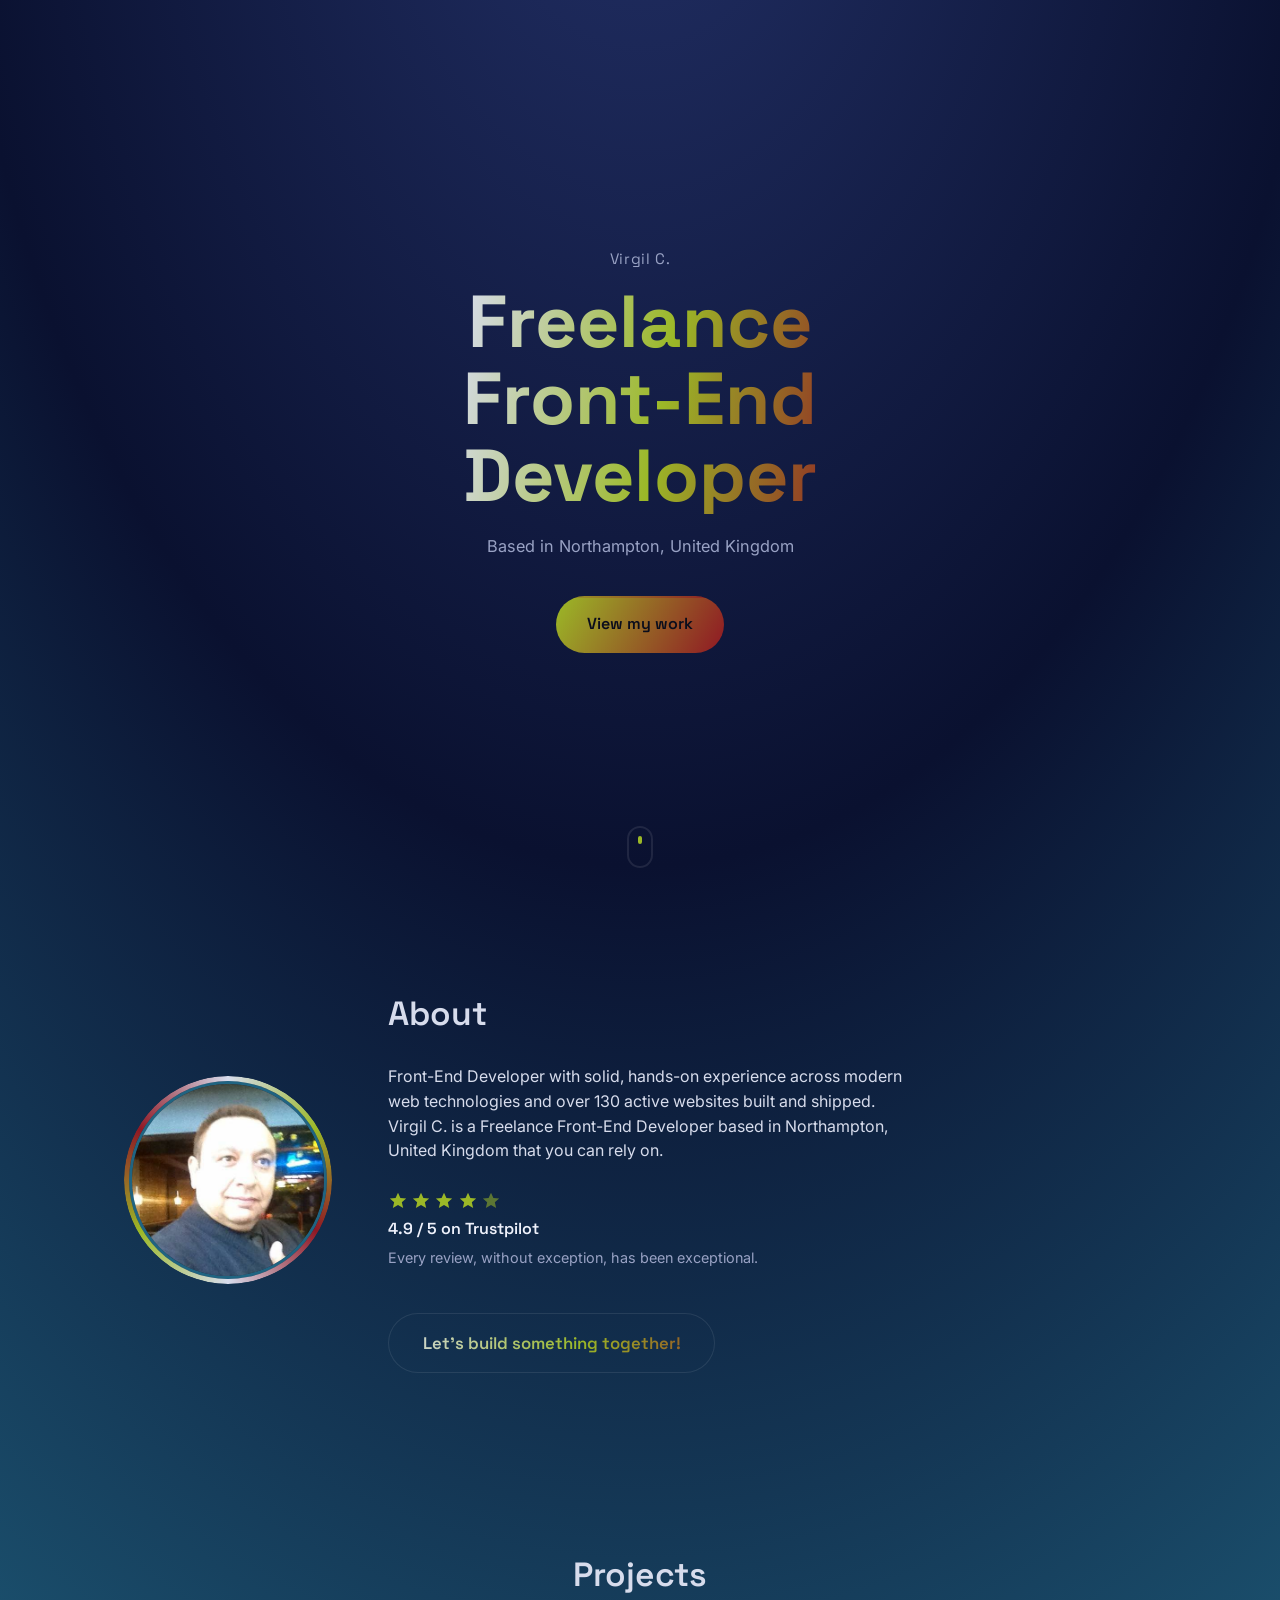
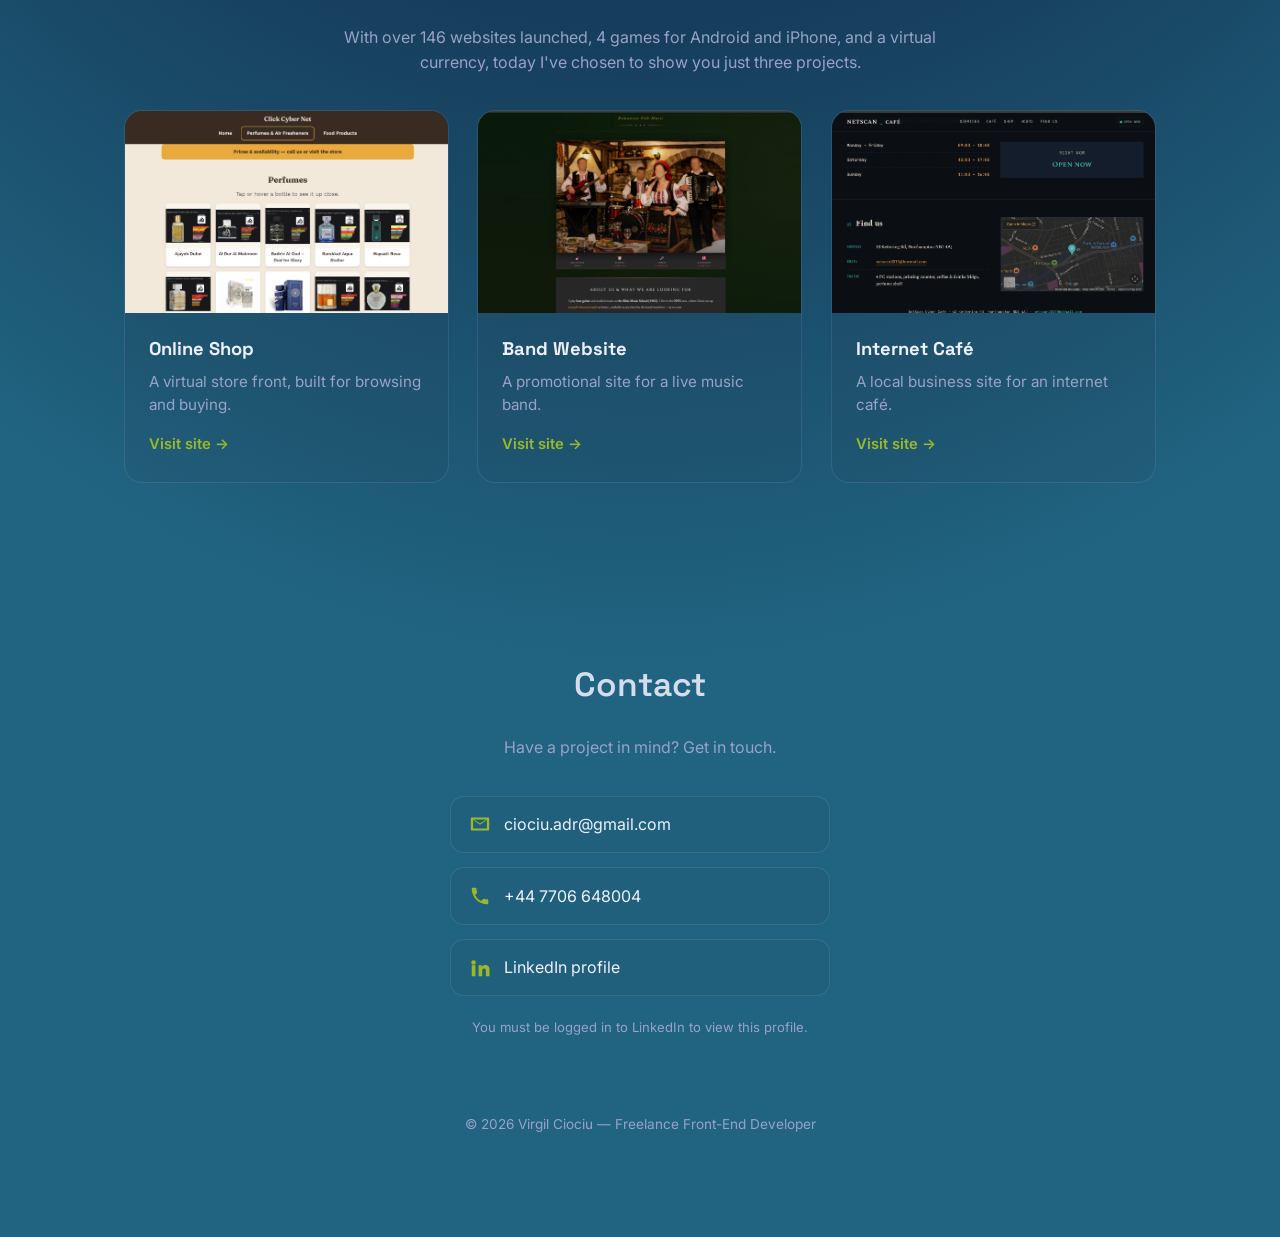
==== commit c8c78530: "Update Projects section intro text" ====
--- a/index.html
+++ b/index.html
@@ -73,6 +73,7 @@
   <!-- PROJECTS -->
   <section class="projects" id="projects">
     <h2 class="section-title section-title--center reveal">Projects</h2>
+    <p class="projects__intro reveal">With over 146 websites launched, 4 games for Android and iPhone, and a virtual currency, today I've chosen to show you just three projects.</p>
 
     <div class="project-grid">
 
--- a/style.css
+++ b/style.css
@@ -2,16 +2,16 @@
    Tokens
    ========================================================= */
 :root{
-  --bg-base:   #060a1e;
+  --bg-base:   #206481;
   --bg-mid:    #0a1130;
-  --bg-soft:   #101a42;
+  --bg-soft:   #233168;
   --ink:       #eef1fb;
   --muted:     #99a2c4;
-  --gold:      #ffd23f;
-  --red:       #ff4d5e;
+  --gold:      #9bb827;
+  --red:       #901824;
   --grey-light:#d7dcec;
   --border:    rgba(255,255,255,.09);
-  --card-bg:   rgba(255,255,255,.035);
+  --card-bg:   rgba(77, 23, 23, 0.035);
 
   --font-display: "Space Grotesk", "Segoe UI", sans-serif;
   --font-body:    "Inter", "Segoe UI", sans-serif;
@@ -287,6 +287,13 @@
 /* =========================================================
    Projects
    ========================================================= */
+.projects__intro{
+  color: var(--muted);
+  text-align: center;
+  max-width: 620px;
+  margin: 0 auto 2.25rem;
+}
+
 .project-grid{
   display:grid;
   grid-template-columns: 1fr;
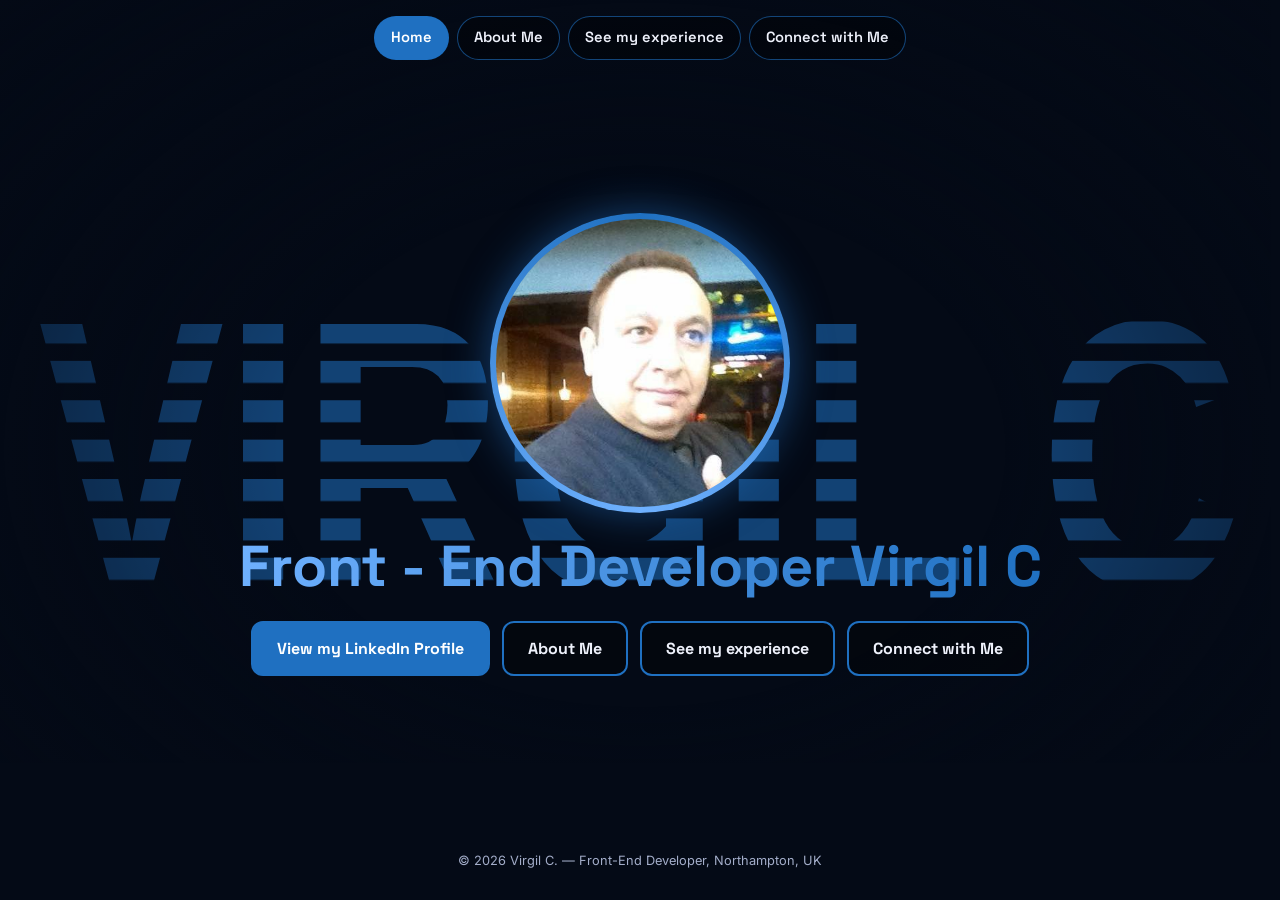
==== commit 70a1fd55: "Split portfolio into 4 pages with IBM-style backgrounds, synced slideshow and stats box Co-Authored-" ====
--- a/index.html
+++ b/index.html
@@ -3,152 +3,41 @@
 <head>
 <meta charset="UTF-8">
 <meta name="viewport" content="width=device-width, initial-scale=1.0">
-<title>Virgil C. — Freelance Front-End Developer</title>
-<meta name="description" content="Virgil C. — Freelance Front-End Developer based in Northampton, United Kingdom. HTML, CSS &amp; JavaScript, mobile-first websites that just work.">
+<title>Front - End Developer Virgil C</title>
+<meta name="description" content="Virgil C. - Front-End Developer based in Northampton, UK.">
 <link rel="preconnect" href="https://fonts.googleapis.com">
 <link rel="preconnect" href="https://fonts.gstatic.com" crossorigin>
 <link href="https://fonts.googleapis.com/css2?family=Space+Grotesk:wght@500;600;700&family=Inter:wght@400;500;600&display=swap" rel="stylesheet">
-<link rel="stylesheet" href="style.css">
+<link rel="stylesheet" href="css/site.css">
 </head>
-<body>
-
-<!-- Loading screen -->
-<div class="loader" id="loader" aria-hidden="true">
-  <span class="loader__text">Virgil C.</span>
+<body class="page-home">
+<div class="stripe-bg" aria-hidden="true">
+  <svg viewBox="0 0 1000 400" preserveAspectRatio="xMidYMid meet" focusable="false">
+    <defs>
+      <pattern id="st-home" width="1000" height="30.7692" patternUnits="userSpaceOnUse">
+        <rect x="0" y="0" width="1000" height="17.2308" fill="var(--accent)"/>
+        <animateTransform attributeName="patternTransform" type="translate" from="0 0" to="0 30.7692" dur="5s" repeatCount="indefinite"/>
+      </pattern>
+    </defs>
+    <text x="500" y="308" text-anchor="middle" textLength="940" lengthAdjust="spacingAndGlyphs"
+          font-family="'Arial Black','Helvetica Neue',Arial,sans-serif" font-weight="900" font-size="300"
+          fill="url(#st-home)">VIRGIL C</text>
+  </svg>
 </div>
-
-<!-- Scroll progress bar -->
-<div class="progress" id="progress"></div>
-
-<!-- Ambient sparkle field -->
-<div class="sparkle-field" aria-hidden="true"></div>
-
-<main>
-
-  <!-- HERO -->
-  <section class="hero" id="top">
-    <div class="hero__inner">
-      <p class="hero__eyebrow">Virgil C.</p>
-      <h1 class="hero__title glitter-text">Freelance<br>Front&#8209;End<br>Developer</h1>
-      <p class="hero__location">Based in Northampton, United Kingdom</p>
-      <a href="#projects" class="btn btn--primary" data-ripple>View my work</a>
+<div class="wrap">
+  <nav class="nav" aria-label="Main"><a href="index.html" aria-current="page">Home</a><a href="about.html">About Me</a><a href="experience.html">See my experience</a><a href="connect.html">Connect with Me</a></nav>
+  <main>
+    <div class="portrait"><img src="image/virgilciociu.jpg" alt="Portrait of Virgil C." width="427" height="427"></div>
+    <h1 class="accent-text">Front - End Developer Virgil C</h1>
+    <div class="cta-row">
+      <a class="btn" href="https://www.linkedin.com/in/adrian-ciociu-0528293ab/" target="_blank" rel="noopener">View my LinkedIn Profile</a>
+      <a class="btn btn--ghost" href="about.html">About Me</a>
+      <a class="btn btn--ghost" href="experience.html">See my experience</a>
+      <a class="btn btn--ghost" href="connect.html">Connect with Me</a>
     </div>
-    <a href="#about" class="hero__scroll" aria-label="Scroll to About section">
-      <span></span>
-    </a>
-  </section>
-
-  <!-- ABOUT -->
-  <section class="about reveal" id="about">
-    <div class="about__photo-wrap">
-      <div class="about__photo-frame">
-        <img src="image/virgilciociu.jpg" alt="Portrait of Virgil C." class="about__photo">
-      </div>
-    </div>
-
-    <div class="about__content">
-      <h2 class="section-title">About</h2>
-      <p class="about__text">
-        Front-End Developer with solid, hands-on experience across modern web technologies
-        and over 130 active websites built and shipped. Virgil C. is a Freelance Front-End
-        Developer based in Northampton, United Kingdom that you can rely on.
-      </p>
-
-      <div class="trustpilot" role="img" aria-label="Trustpilot rating 4.9 out of 5 stars">
-        <span class="trustpilot__stars">
-          <svg viewBox="0 0 24 24" class="star"><path d="M12 2l2.9 6.3 6.9.6-5.2 4.6 1.6 6.8L12 16.9 5.8 20.3l1.6-6.8L2.2 8.9l6.9-.6z"/></svg>
-          <svg viewBox="0 0 24 24" class="star"><path d="M12 2l2.9 6.3 6.9.6-5.2 4.6 1.6 6.8L12 16.9 5.8 20.3l1.6-6.8L2.2 8.9l6.9-.6z"/></svg>
-          <svg viewBox="0 0 24 24" class="star"><path d="M12 2l2.9 6.3 6.9.6-5.2 4.6 1.6 6.8L12 16.9 5.8 20.3l1.6-6.8L2.2 8.9l6.9-.6z"/></svg>
-          <svg viewBox="0 0 24 24" class="star"><path d="M12 2l2.9 6.3 6.9.6-5.2 4.6 1.6 6.8L12 16.9 5.8 20.3l1.6-6.8L2.2 8.9l6.9-.6z"/></svg>
-          <svg viewBox="0 0 24 24" class="star star--half"><path d="M12 2l2.9 6.3 6.9.6-5.2 4.6 1.6 6.8L12 16.9 5.8 20.3l1.6-6.8L2.2 8.9l6.9-.6z"/></svg>
-        </span>
-        <span class="trustpilot__score">4.9 / 5 on Trustpilot</span>
-        <span class="trustpilot__note">Every review, without exception, has been exceptional.</span>
-      </div>
-
-      <a href="#contact" class="btn btn--cta glitter-text" data-ripple>Let's build something together!</a>
-    </div>
-  </section>
-
-  <!-- PROJECTS -->
-  <section class="projects" id="projects">
-    <h2 class="section-title section-title--center reveal">Projects</h2>
-    <p class="projects__intro reveal">With over 146 websites launched, 4 games for Android and iPhone, and a virtual currency, today I've chosen to show you just three projects.</p>
-
-    <div class="project-grid">
-
-      <a class="project-card reveal" data-tilt href="https://virgilciociu.github.io/click-cyber-net/index.html" target="_blank" rel="noopener">
-        <div class="project-card__media">
-          <img src="image/shop.png" alt="Screenshot of an online shop website" loading="lazy">
-        </div>
-        <div class="project-card__body">
-          <h3>Online Shop</h3>
-          <p>A virtual store front, built for browsing and buying.</p>
-          <span class="project-card__link">Visit site &#8594;</span>
-        </div>
-      </a>
-
-      <a class="project-card reveal" data-tilt href="https://virgilciociu.github.io/taraf/" target="_blank" rel="noopener">
-        <div class="project-card__media">
-          <img src="image/music.png" alt="Screenshot of a music band website" loading="lazy">
-        </div>
-        <div class="project-card__body">
-          <h3>Band Website</h3>
-          <p>A promotional site for a live music band.</p>
-          <span class="project-card__link">Visit site &#8594;</span>
-        </div>
-      </a>
-
-      <a class="project-card reveal" data-tilt href="https://virgilciociu.github.io/cybercaffe/" target="_blank" rel="noopener">
-        <div class="project-card__media">
-          <img src="image/internetcaffe.png" alt="Screenshot of an internet cafe website" loading="lazy">
-        </div>
-        <div class="project-card__body">
-          <h3>Internet Caf&eacute;</h3>
-          <p>A local business site for an internet caf&eacute;.</p>
-          <span class="project-card__link">Visit site &#8594;</span>
-        </div>
-      </a>
-
-    </div>
-  </section>
-
-  <!-- CONTACT -->
-  <section class="contact reveal" id="contact">
-    <h2 class="section-title section-title--center">Contact</h2>
-    <p class="contact__intro">Have a project in mind? Get in touch.</p>
-
-    <div class="contact__list">
-      <a class="contact__item" href="mailto:ciociu.adr@gmail.com" data-ripple>
-        <span class="contact__icon" aria-hidden="true">
-          <svg viewBox="0 0 24 24"><path d="M3 5h18a1 1 0 011 1v12a1 1 0 01-1 1H3a1 1 0 01-1-1V6a1 1 0 011-1zm1.5 2.4V17h15V7.4l-7.5 5.4-7.5-5.4zm.7-.4L12 11.5 18.8 7H5.2z"/></svg>
-        </span>
-        <span>ciociu.adr@gmail.com</span>
-      </a>
-
-      <a class="contact__item" href="tel:+447706648004" data-ripple>
-        <span class="contact__icon" aria-hidden="true">
-          <svg viewBox="0 0 24 24"><path d="M6.6 10.8c1.4 2.8 3.8 5.1 6.6 6.6l2.2-2.2c.3-.3.7-.4 1-.2 1.1.4 2.3.6 3.6.6.6 0 1 .4 1 1V20c0 .6-.4 1-1 1C10.6 21 3 13.4 3 4c0-.6.4-1 1-1h3.2c.6 0 1 .4 1 1 0 1.3.2 2.5.6 3.6.1.4 0 .8-.2 1L6.6 10.8z"/></svg>
-        </span>
-        <span>+44 7706 648004</span>
-      </a>
-
-      <a class="contact__item" href="https://www.linkedin.com/in/adrian-ciociu-0528293ab/" target="_blank" rel="noopener" data-ripple>
-        <span class="contact__icon" aria-hidden="true">
-          <svg viewBox="0 0 24 24"><path d="M4.98 3.5a2.5 2.5 0 11.02 5 2.5 2.5 0 01-.02-5zM3 9h4v12H3V9zm7 0h3.8v1.7h.05c.53-.95 1.83-1.95 3.77-1.95 4.03 0 4.78 2.55 4.78 5.86V21h-4v-5.5c0-1.3-.02-3-1.85-3-1.85 0-2.13 1.4-2.13 2.9V21h-4V9z"/></svg>
-        </span>
-        <span>LinkedIn profile</span>
-      </a>
-      <p class="contact__note">You must be logged in to LinkedIn to view this profile.</p>
-    </div>
-
-    <footer class="footer">
-      <p>&copy; 2026 Virgil Ciociu — Freelance Front-End Developer</p>
-    </footer>
-  </section>
-
-</main>
-
-<script src="script.js"></script>
+  </main>
+  <p class="footer">&copy; 2026 Virgil C. &mdash; Front-End Developer, Northampton, UK</p>
+</div>
+<script src="js/common.js"></script>
 </body>
 </html>
--- a/css/site.css
+++ b/css/site.css
@@ -0,0 +1,255 @@
+/* =========================================================
+   Virgil C. portfolio - shared styles (4 pages)
+   Each page sets its own accent colour through body.page-*
+   ========================================================= */
+:root{
+  --bg: #05080f;
+  --ink: #eef1fb;
+  --muted: #a3adc9;
+  --accent: #1f70c1;
+  --accent-2: #6fb1ff;
+  --font-display: "Space Grotesk", "Segoe UI", system-ui, sans-serif;
+  --font-body: "Inter", "Segoe UI", system-ui, sans-serif;
+}
+
+body.page-home      { --accent:#1f70c1; --accent-2:#6fb1ff; --bg:#040a16; }
+body.page-about     { --accent:#12b5a6; --accent-2:#6ff2e2; --bg:#03100f; }
+body.page-experience{ --accent:#a259ff; --accent-2:#d2b0ff; --bg:#0b0616; }
+body.page-connect   { --accent:#ff7a1a; --accent-2:#ffc08a; --bg:#140a04; }
+
+*, *::before, *::after{ box-sizing:border-box; }
+html{ -webkit-text-size-adjust:100%; }
+
+body{
+  margin:0;
+  min-height:100vh;
+  min-height:100dvh;
+  background:var(--bg);
+  color:var(--ink);
+  font-family:var(--font-body);
+  line-height:1.6;
+  overflow-x:hidden;
+  -webkit-font-smoothing:antialiased;
+  animation:pageIn .6s ease both;
+}
+img{ max-width:100%; height:auto; display:block; }
+a{ color:inherit; text-decoration:none; }
+
+@keyframes pageIn{ from{ opacity:0; transform:translateY(8px); } to{ opacity:1; transform:none; } }
+
+/* ---------- IBM-style striped background word ---------- */
+.stripe-bg{
+  position:fixed; inset:0; z-index:0;
+  display:flex; align-items:center; justify-content:center;
+  pointer-events:none;
+  opacity:.55;
+}
+.stripe-bg svg{ width:100%; height:auto; max-height:100%; }
+.stripe-bg::after{               /* soft vignette so the content stays readable */
+  content:""; position:absolute; inset:0;
+  background:radial-gradient(ellipse at center, rgba(0,0,0,0) 40%, var(--bg) 100%);
+}
+
+/* ---------- Layout ---------- */
+.wrap{
+  position:relative; z-index:1;
+  min-height:100vh; min-height:100dvh;
+  display:flex; flex-direction:column;
+  padding:0 16px;
+}
+.nav{
+  display:flex; flex-wrap:wrap; justify-content:center; gap:8px;
+  padding:16px 0 8px;
+}
+.nav a{
+  padding:9px 16px;
+  border:1px solid color-mix(in srgb, var(--accent) 60%, transparent);
+  border-radius:999px;
+  font-family:var(--font-display); font-weight:600; font-size:.92rem;
+  background:rgba(0,0,0,.35);
+  transition:background .2s, transform .2s, color .2s;
+}
+.nav a:hover, .nav a:focus-visible{ background:var(--accent); color:#fff; transform:translateY(-2px); outline:none; }
+.nav a[aria-current="page"]{ background:var(--accent); color:#fff; }
+
+main{
+  flex:1;
+  width:100%; max-width:980px; margin:0 auto;
+  display:flex; flex-direction:column; align-items:center; justify-content:center;
+  text-align:center;
+  padding:24px 0 40px;
+  gap:22px;
+}
+h1, h2{ font-family:var(--font-display); margin:0; line-height:1.1; }
+h1{ font-size:clamp(2rem, 7vw, 3.6rem); }
+h2{ font-size:clamp(1.8rem, 6vw, 3rem); }
+.accent-text{
+  background:linear-gradient(100deg, var(--accent-2), var(--accent));
+  -webkit-background-clip:text; background-clip:text; color:transparent;
+}
+.footer{ position:relative; z-index:1; text-align:center; color:var(--muted); font-size:.8rem; padding:0 16px 16px; }
+
+.btn{
+  display:inline-block;
+  padding:13px 24px;
+  border-radius:12px;
+  font-family:var(--font-display); font-weight:700;
+  background:var(--accent); color:#fff;
+  border:2px solid var(--accent);
+  transition:transform .2s, background .2s, color .2s;
+}
+.btn:hover, .btn:focus-visible{ transform:translateY(-2px); background:transparent; color:var(--accent-2); outline:none; }
+.btn--ghost{ background:rgba(0,0,0,.35); color:var(--ink); }
+
+/* ---------- Home ---------- */
+.portrait{
+  width:min(300px, 72vw); aspect-ratio:1; border-radius:50%;
+  padding:6px;
+  background:conic-gradient(var(--accent), var(--accent-2), var(--accent));
+  box-shadow:0 0 40px color-mix(in srgb, var(--accent) 55%, transparent);
+}
+.portrait img{ width:100%; height:100%; border-radius:50%; object-fit:cover; }
+.cta-row{ display:flex; flex-wrap:wrap; gap:12px; justify-content:center; }
+
+/* ---------- About ---------- */
+.about-text{
+  max-width:720px; font-size:clamp(1rem, 2.6vw, 1.15rem); color:var(--ink);
+  background:rgba(0,0,0,.45); border:1px solid color-mix(in srgb, var(--accent) 45%, transparent);
+  border-radius:16px; padding:22px 22px; text-align:left;
+}
+.about-text p{ margin:0 0 .9em; }
+.about-text p:last-child{ margin-bottom:0; }
+.tags{ display:flex; flex-wrap:wrap; gap:8px; justify-content:center; margin:0; padding:0; list-style:none; }
+.tags li{
+  padding:6px 14px; border-radius:999px; font-size:.85rem; font-weight:600;
+  border:1px solid var(--accent); color:var(--accent-2); background:rgba(0,0,0,.35);
+}
+
+/* ---------- Animated LinkedIn link (about + connect) ---------- */
+.linkedin-card{
+  background:#f4f7fb; border-radius:18px; padding:14px 22px 18px;
+  box-shadow:0 0 30px color-mix(in srgb, var(--accent) 45%, transparent);
+}
+.linkedin-link{
+    display:inline-flex;
+    flex-direction:column;
+    align-items:center;
+    text-decoration:none;
+}
+
+.linkedin-link img{
+    width:220px;
+    margin:-38px 0 -36px;   /* the PNG has transparent padding above/below the logo */
+    animation:pulse 1.2s infinite;
+}
+
+.linkedin-link span{
+    color:#0A66C2;
+    font-weight:700;
+    font-family:Segoe UI,sans-serif;
+    margin-top:10px;
+    animation:fadeText 1.2s infinite;
+}
+.linkedin-link span small{ display:block; font-size:.9rem; font-weight:600; }
+
+@keyframes pulse{
+    0%,100%{
+        transform:scale(1);
+    }
+    30%{
+        transform:scale(1.08);
+    }
+}
+
+@keyframes fadeText{
+    0%,40%{
+        opacity:0;
+    }
+    60%,100%{
+        opacity:1;
+    }
+}
+
+/* ---------- Experience (slideshow) ---------- */
+.stage{ width:100%; max-width:900px; width:min(100%, calc((100vh - 380px) * 1.95)); min-width:min(100%, 320px); }
+@supports (height:100dvh){ .stage{ width:min(100%, calc((100dvh - 380px) * 1.95)); min-width:min(100%, 320px); } }
+.frame{
+  position:relative; width:100%; aspect-ratio:16/8.2;
+  border:3px solid var(--accent); border-radius:14px; overflow:hidden;
+  background:#000;
+  box-shadow:0 0 0 0 var(--accent), 0 0 34px color-mix(in srgb, var(--accent) 50%, transparent);
+}
+.frame.beat{ animation:beat .26s ease-out; }
+@keyframes beat{
+  0%{ box-shadow:0 0 0 0 var(--accent-2), 0 0 60px var(--accent); }
+  100%{ box-shadow:0 0 0 14px transparent, 0 0 34px color-mix(in srgb, var(--accent) 50%, transparent); }
+}
+.slide{
+  position:absolute; inset:0; margin:0;
+  opacity:0; transform:scale(1.05);
+  transition:opacity .55s ease, transform 1.2s ease;
+}
+.slide.is-active{ opacity:1; transform:none; z-index:2; }
+.slide img{ width:100%; height:100%; object-fit:contain; }
+.slide figcaption{
+  position:absolute; left:0; right:0; bottom:0; padding:22px 14px 10px;
+  background:linear-gradient(transparent, rgba(0,0,0,.8));
+  font-family:var(--font-display); font-weight:700; letter-spacing:.08em; text-transform:uppercase;
+  text-align:left; font-size:.95rem;
+}
+.hud{ display:flex; flex-wrap:wrap; align-items:center; justify-content:space-between; gap:12px; margin-top:14px; }
+.leds{ display:flex; gap:4px; }
+.leds span{ width:10px; height:10px; border-radius:2px; background:rgba(255,255,255,.15); }
+.leds span:nth-child(4n+1){ background:rgba(255,255,255,.28); }
+.leds span.on{ background:var(--accent-2); box-shadow:0 0 8px var(--accent); }
+.dots{ display:flex; gap:7px; }
+.dots span{ width:11px; height:11px; border-radius:50%; background:rgba(255,255,255,.2); transition:background .3s, transform .3s; }
+.dots span.on{ background:var(--accent); transform:scale(1.35); }
+.sound-btn{
+  font:inherit; font-family:var(--font-display); font-weight:700; cursor:pointer;
+  padding:9px 18px; border-radius:999px; color:#fff; background:var(--accent);
+  border:2px solid var(--accent);
+}
+.sound-btn:hover, .sound-btn:focus-visible{ background:transparent; color:var(--accent-2); outline:none; }
+.hint{ color:var(--muted); font-size:.85rem; margin:0; min-height:1.3em; }
+
+/* ---------- Experience: numbers box ---------- */
+.stats{
+  width:100%; max-width:900px;
+  display:grid; grid-template-columns:repeat(auto-fit, minmax(150px, 1fr)); gap:12px;
+  padding:18px; border-radius:16px;
+  background:rgba(0,0,0,.5);
+  border:1px solid color-mix(in srgb, var(--accent) 55%, transparent);
+  box-shadow:0 0 28px color-mix(in srgb, var(--accent) 25%, transparent);
+}
+.stat{
+  display:flex; flex-direction:column; align-items:center; justify-content:center; gap:4px;
+  padding:14px 8px; border-radius:12px;
+  background:color-mix(in srgb, var(--accent) 14%, transparent);
+}
+.stat strong{
+  font-family:var(--font-display); font-size:clamp(1.5rem, 5vw, 2rem); line-height:1.1;
+  background:linear-gradient(100deg, var(--accent-2), var(--accent));
+  -webkit-background-clip:text; background-clip:text; color:transparent;
+}
+.stat span{ color:var(--muted); font-size:.85rem; font-weight:600; }
+.stats__note{ grid-column:1 / -1; margin:2px 0 0; color:var(--ink); font-weight:600; }
+@media (max-width:520px){ .stats{ grid-template-columns:1fr 1fr; } .stat:nth-of-type(5){ grid-column:1 / -1; } }
+
+/* ---------- Connect ---------- */
+.contact-list{ display:flex; flex-direction:column; gap:12px; width:100%; max-width:440px; }
+.contact-item{
+  display:flex; align-items:center; gap:14px;
+  padding:14px 18px; border-radius:14px; text-align:left;
+  background:rgba(0,0,0,.5); border:1px solid color-mix(in srgb, var(--accent) 60%, transparent);
+  font-weight:600; transition:transform .2s, background .2s;
+  word-break:break-word;
+}
+.contact-item:hover, .contact-item:focus-visible{ transform:translateY(-2px); background:color-mix(in srgb, var(--accent) 30%, #000); outline:none; }
+.contact-item svg{ width:26px; height:26px; flex:none; fill:var(--accent-2); }
+
+@media (prefers-reduced-motion: reduce){
+  body{ animation:none; }
+  .slide{ transform:none !important; transition:opacity .2s !important; }
+  .frame.beat{ animation:none; }
+}
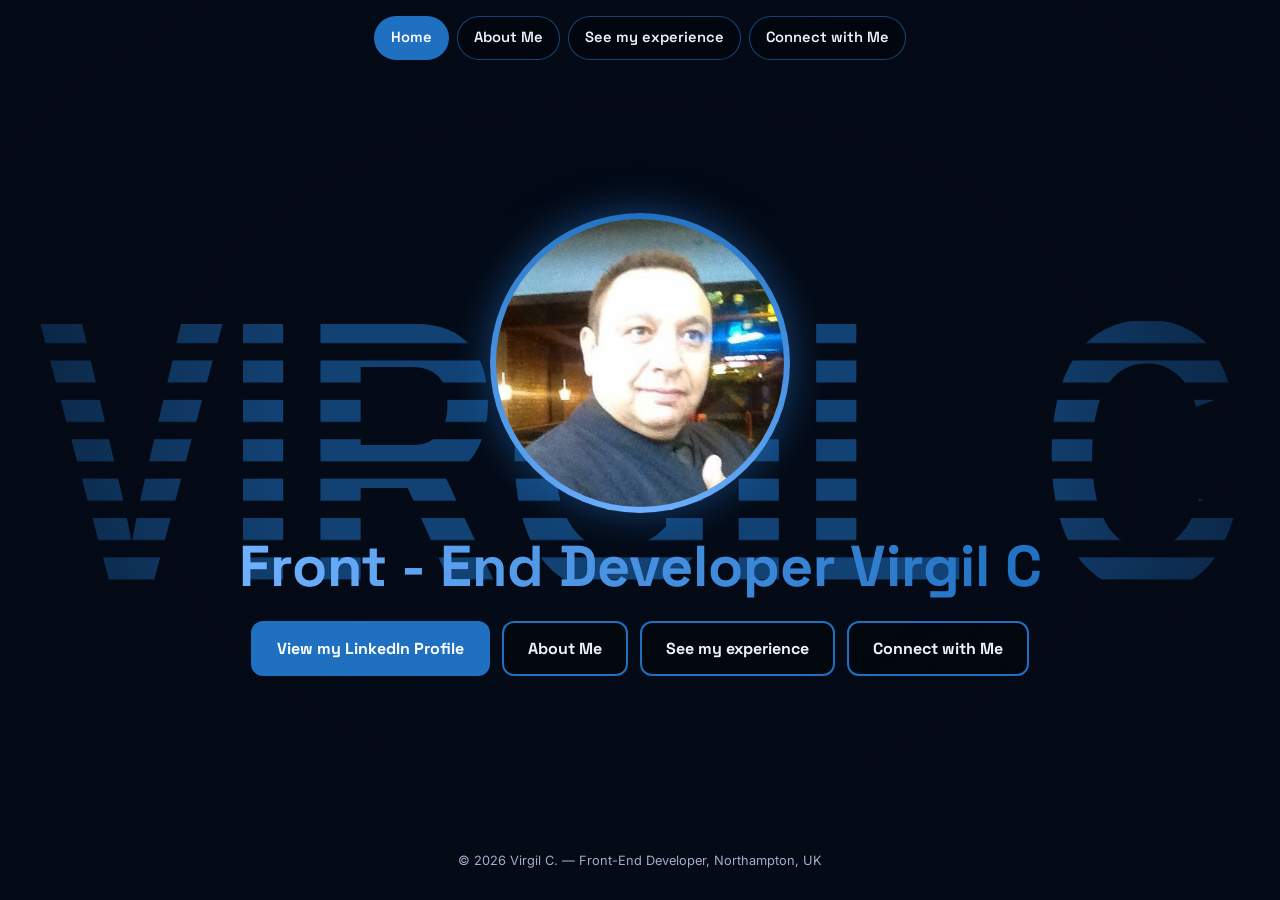
==== commit 6951936e: "Optimize screenshots (WebP, 2.5 MB to 0.4 MB), add favicon, theme color and social metadata Co-Autho" ====
--- a/index.html
+++ b/index.html
@@ -5,6 +5,11 @@
 <meta name="viewport" content="width=device-width, initial-scale=1.0">
 <title>Front - End Developer Virgil C</title>
 <meta name="description" content="Virgil C. - Front-End Developer based in Northampton, UK.">
+<link rel="icon" href="favicon.svg" type="image/svg+xml">
+<meta name="theme-color" content="#05080f">
+<meta property="og:type" content="website">
+<meta property="og:title" content="Front - End Developer Virgil C">
+<meta property="og:description" content="Virgil C. - Front-End Developer based in Northampton, UK.">
 <link rel="preconnect" href="https://fonts.googleapis.com">
 <link rel="preconnect" href="https://fonts.gstatic.com" crossorigin>
 <link href="https://fonts.googleapis.com/css2?family=Space+Grotesk:wght@500;600;700&family=Inter:wght@400;500;600&display=swap" rel="stylesheet">
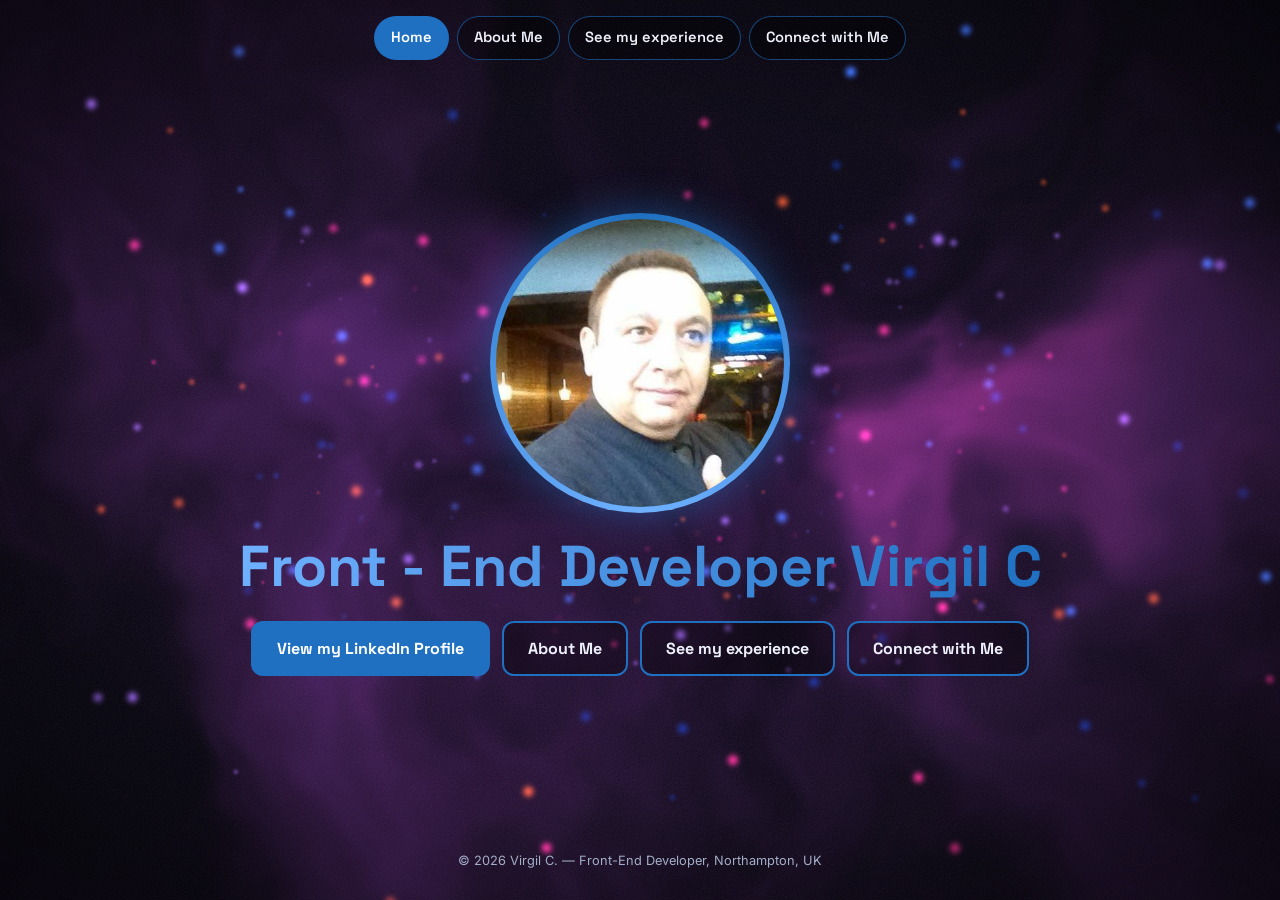
==== commit 789d2e3e: "Add cinematic 3D experience page: tornado vortex with orbiting website panels, shared ambient backgr" ====
--- a/index.html
+++ b/index.html
@@ -16,19 +16,8 @@
 <link rel="stylesheet" href="css/site.css">
 </head>
 <body class="page-home">
-<div class="stripe-bg" aria-hidden="true">
-  <svg viewBox="0 0 1000 400" preserveAspectRatio="xMidYMid meet" focusable="false">
-    <defs>
-      <pattern id="st-home" width="1000" height="30.7692" patternUnits="userSpaceOnUse">
-        <rect x="0" y="0" width="1000" height="17.2308" fill="var(--accent)"/>
-        <animateTransform attributeName="patternTransform" type="translate" from="0 0" to="0 30.7692" dur="5s" repeatCount="indefinite"/>
-      </pattern>
-    </defs>
-    <text x="500" y="308" text-anchor="middle" textLength="940" lengthAdjust="spacingAndGlyphs"
-          font-family="'Arial Black','Helvetica Neue',Arial,sans-serif" font-weight="900" font-size="300"
-          fill="url(#st-home)">VIRGIL C</text>
-  </svg>
-</div>
+<div class="aurora" aria-hidden="true"><i></i><i></i><i></i></div>
+<canvas id="ambient" aria-hidden="true"></canvas>
 <div class="wrap">
   <nav class="nav" aria-label="Main"><a href="index.html" aria-current="page">Home</a><a href="about.html">About Me</a><a href="experience.html">See my experience</a><a href="connect.html">Connect with Me</a></nav>
   <main>
@@ -44,5 +33,7 @@
   <p class="footer">&copy; 2026 Virgil C. &mdash; Front-End Developer, Northampton, UK</p>
 </div>
 <script src="js/common.js"></script>
+<script src="js/vendor/gsap.min.js"></script>
+<script src="js/ambient.js"></script>
 </body>
 </html>
--- a/css/site.css
+++ b/css/site.css
@@ -30,25 +30,10 @@
   line-height:1.6;
   overflow-x:hidden;
   -webkit-font-smoothing:antialiased;
-  animation:pageIn .6s ease both;
 }
 img{ max-width:100%; height:auto; display:block; }
 a{ color:inherit; text-decoration:none; }
 
-@keyframes pageIn{ from{ opacity:0; transform:translateY(8px); } to{ opacity:1; transform:none; } }
-
-/* ---------- IBM-style striped background word ---------- */
-.stripe-bg{
-  position:fixed; inset:0; z-index:0;
-  display:flex; align-items:center; justify-content:center;
-  pointer-events:none;
-  opacity:.55;
-}
-.stripe-bg svg{ width:100%; height:auto; max-height:100%; }
-.stripe-bg::after{               /* soft vignette so the content stays readable */
-  content:""; position:absolute; inset:0;
-  background:radial-gradient(ellipse at center, rgba(0,0,0,0) 40%, var(--bg) 100%);
-}
 
 /* ---------- Layout ---------- */
 .wrap{
@@ -170,53 +155,72 @@
     }
 }
 
-/* ---------- Experience (slideshow) ---------- */
-.stage{ width:100%; max-width:900px; width:min(100%, calc((100vh - 380px) * 1.95)); min-width:min(100%, 320px); }
-@supports (height:100dvh){ .stage{ width:min(100%, calc((100dvh - 380px) * 1.95)); min-width:min(100%, 320px); } }
-.frame{
-  position:relative; width:100%; aspect-ratio:16/8.2;
-  border:3px solid var(--accent); border-radius:14px; overflow:hidden;
-  background:#000;
-  box-shadow:0 0 0 0 var(--accent), 0 0 34px color-mix(in srgb, var(--accent) 50%, transparent);
-}
-.frame.beat{ animation:beat .26s ease-out; }
-@keyframes beat{
-  0%{ box-shadow:0 0 0 0 var(--accent-2), 0 0 60px var(--accent); }
-  100%{ box-shadow:0 0 0 14px transparent, 0 0 34px color-mix(in srgb, var(--accent) 50%, transparent); }
-}
-.slide{
-  position:absolute; inset:0; margin:0;
-  opacity:0; transform:scale(1.05);
-  transition:opacity .55s ease, transform 1.2s ease;
-}
-.slide.is-active{ opacity:1; transform:none; z-index:2; }
-.slide img{ width:100%; height:100%; object-fit:contain; }
-.slide figcaption{
-  position:absolute; left:0; right:0; bottom:0; padding:22px 14px 10px;
-  background:linear-gradient(transparent, rgba(0,0,0,.8));
-  font-family:var(--font-display); font-weight:700; letter-spacing:.08em; text-transform:uppercase;
-  text-align:left; font-size:.95rem;
-}
-.hud{ display:flex; flex-wrap:wrap; align-items:center; justify-content:space-between; gap:12px; margin-top:14px; }
-.leds{ display:flex; gap:4px; }
-.leds span{ width:10px; height:10px; border-radius:2px; background:rgba(255,255,255,.15); }
-.leds span:nth-child(4n+1){ background:rgba(255,255,255,.28); }
-.leds span.on{ background:var(--accent-2); box-shadow:0 0 8px var(--accent); }
-.dots{ display:flex; gap:7px; }
-.dots span{ width:11px; height:11px; border-radius:50%; background:rgba(255,255,255,.2); transition:background .3s, transform .3s; }
-.dots span.on{ background:var(--accent); transform:scale(1.35); }
-.sound-btn{
-  font:inherit; font-family:var(--font-display); font-weight:700; cursor:pointer;
-  padding:9px 18px; border-radius:999px; color:#fff; background:var(--accent);
-  border:2px solid var(--accent);
-}
-.sound-btn:hover, .sound-btn:focus-visible{ background:transparent; color:var(--accent-2); outline:none; }
-.hint{ color:var(--muted); font-size:.85rem; margin:0; min-height:1.3em; }
+/* ---------- Experience: 3D gallery ---------- */
+/* the page-in animation uses transform, which would make fixed children (canvas, HUD) relative to the body */
+.hint{ color:var(--muted); font-size:.9rem; margin:0; }
+.intro{ display:flex; flex-direction:column; align-items:center; gap:8px; }
+.aurora{ position:fixed; inset:0; z-index:0; overflow:hidden; pointer-events:none; }
+.aurora i{ position:absolute; width:60vmax; height:60vmax; border-radius:50%; filter:blur(70px); opacity:.35; }
+.aurora i:nth-child(1){ left:-20vmax; top:-15vmax; background:radial-gradient(circle, #a259ff, transparent 65%); animation:drift1 22s ease-in-out infinite alternate; }
+.aurora i:nth-child(2){ right:-25vmax; top:20vh; background:radial-gradient(circle, #ff4fa3, transparent 65%); animation:drift2 26s ease-in-out infinite alternate; }
+.aurora i:nth-child(3){ left:10vw; bottom:-30vmax; background:radial-gradient(circle, #ff8a3d, transparent 65%); opacity:.22; animation:drift1 30s ease-in-out infinite alternate-reverse; }
+@keyframes drift1{ to{ transform:translate(14vw,10vh) scale(1.15); } }
+@keyframes drift2{ to{ transform:translate(-16vw,-8vh) scale(.9); } }
+
+#gl{ position:fixed; inset:0; width:100%; height:100%; z-index:0; display:none; }
+.journey{ display:none; }
+.loader{ position:fixed; inset:0; z-index:50; display:flex; align-items:center; justify-content:center; background:var(--bg); font-family:var(--font-display); font-weight:600; letter-spacing:.12em; text-transform:uppercase; color:var(--accent-2); transition:opacity .6s; }
+.loader[hidden]{ display:none; }
+.loader.is-done{ opacity:0; pointer-events:none; }
+
+/* 2D cards (phones, reduced motion, no WebGL, or "List view") */
+.cards{ list-style:none; margin:0; padding:0; width:100%; max-width:980px; display:grid; grid-template-columns:1fr; gap:18px; }
+@media (min-width:700px){ .cards{ grid-template-columns:1fr 1fr; gap:22px; } }
+.card{
+  position:relative; display:block; overflow:hidden; border-radius:16px; text-align:left;
+  border:1px solid color-mix(in srgb, var(--accent) 55%, transparent);
+  background:#000; aspect-ratio:1280/614;
+  box-shadow:0 0 26px color-mix(in srgb, var(--accent) 30%, transparent);
+  transition:opacity .7s ease, transform .8s cubic-bezier(.2,.7,.2,1), box-shadow .3s;
+}
+html.reveal .card{ opacity:0; transform:perspective(900px) rotateX(14deg) translateY(46px) scale(.96); }
+html.reveal .card.in{ opacity:1; transform:none; }
+.card img{ width:100%; height:100%; object-fit:cover; transition:transform .8s cubic-bezier(.2,.7,.2,1), filter .4s; }
+.card::after{ content:""; position:absolute; inset:0; background:linear-gradient(transparent 45%, rgba(5,2,12,.92)); pointer-events:none; }
+.card__n{ position:absolute; z-index:2; left:14px; top:10px; font-family:var(--font-display); font-weight:700; font-size:.85rem; letter-spacing:.14em; color:var(--accent-2); text-shadow:0 0 10px #000; }
+.card__t{ position:absolute; z-index:2; left:14px; right:14px; bottom:12px; font-family:var(--font-display); font-weight:700; font-size:1.1rem; letter-spacing:.04em; }
+.card:hover, .card:focus-visible{ outline:none; box-shadow:0 0 0 2px var(--accent-2), 0 0 44px var(--accent); }
+.card:hover img, .card:focus-visible img{ transform:scale(1.07); filter:saturate(1.25) contrast(1.05); }
+.view-toggle{ font:inherit; font-family:var(--font-display); cursor:pointer; padding:9px 18px; border-radius:999px; }
+.view-toggle[hidden]{ display:none; }
+
+/* 3D mode (set by js/experience.js) */
+html.gl #gl{ display:block; }
+html.gl .aurora{ display:none; }
+html.gl .cards{ display:none; }
+html.gl .nav{ position:fixed; top:0; left:0; right:0; z-index:20; padding:12px 16px 8px; }
+html.gl main{ max-width:none; padding-top:0; gap:0; justify-content:flex-start; }
+html.gl .intro{ position:fixed; top:74px; left:0; right:0; z-index:5; pointer-events:none; transition:opacity .4s; }
+html.gl .intro h2{ font-size:clamp(1.4rem, 3.4vw, 2.2rem); }
+html.gl .journey{ display:block; width:100vw; margin-left:calc(50% - 50vw); height:100vh; }
+html.gl .view-toggle{ position:fixed; right:18px; top:74px; z-index:21; }
+html.gl .stats{ position:relative; margin-top:6vh; }
+.hud{ position:fixed; inset:0; z-index:6; pointer-events:none; transition:opacity .3s; }
+.hud > *{ position:absolute; }
+.hud__count{ left:clamp(18px,4vw,56px); bottom:calc(clamp(18px,5vh,48px) + 3.4rem); font-family:var(--font-display); font-weight:700; font-size:clamp(2.4rem,6vw,4.6rem); line-height:1; color:var(--accent-2); text-shadow:0 0 30px var(--accent); }
+.hud__count small{ font-size:.38em; color:var(--muted); letter-spacing:.1em; }
+.hud__name{ left:clamp(18px,4vw,56px); bottom:clamp(18px,5vh,48px); font-family:var(--font-display); font-weight:700; font-size:clamp(1.2rem,2.6vw,2rem); letter-spacing:.06em; text-transform:uppercase; text-shadow:0 2px 18px #000; max-width:60vw; }
+.hud__visit{ right:clamp(18px,4vw,56px); bottom:clamp(18px,5vh,48px); pointer-events:auto; }
+.hud__scroll{ left:50%; bottom:14px; transform:translateX(-50%); font-size:.7rem; letter-spacing:.3em; text-transform:uppercase; color:var(--muted); display:flex; flex-direction:column; align-items:center; gap:6px; transition:opacity .4s; }
+.hud__scroll span{ width:1px; height:34px; background:linear-gradient(var(--accent-2), transparent); animation:scrollLine 1.6s ease-in-out infinite; transform-origin:top; }
+@keyframes scrollLine{ 0%{ transform:scaleY(0); } 50%{ transform:scaleY(1); } 100%{ transform:scaleY(0); transform-origin:bottom; } }
+.hud.is-hover-link{ cursor:pointer; }
+@media (max-width:820px){ html.gl .view-toggle{ display:none; } }
 
 /* ---------- Experience: numbers box ---------- */
 .stats{
   width:100%; max-width:900px;
-  display:grid; grid-template-columns:repeat(auto-fit, minmax(150px, 1fr)); gap:12px;
+  display:grid; grid-template-columns:repeat(3, 1fr); gap:12px;
   padding:18px; border-radius:16px;
   background:rgba(0,0,0,.5);
   border:1px solid color-mix(in srgb, var(--accent) 55%, transparent);
@@ -234,7 +238,7 @@
 }
 .stat span{ color:var(--muted); font-size:.85rem; font-weight:600; }
 .stats__note{ grid-column:1 / -1; margin:2px 0 0; color:var(--ink); font-weight:600; }
-@media (max-width:520px){ .stats{ grid-template-columns:1fr 1fr; } .stat:nth-of-type(5){ grid-column:1 / -1; } }
+@media (max-width:520px){ .stats{ grid-template-columns:1fr 1fr; } }
 
 /* ---------- Connect ---------- */
 .contact-list{ display:flex; flex-direction:column; gap:12px; width:100%; max-width:440px; }
@@ -248,8 +252,44 @@
 .contact-item:hover, .contact-item:focus-visible{ transform:translateY(-2px); background:color-mix(in srgb, var(--accent) 30%, #000); outline:none; }
 .contact-item svg{ width:26px; height:26px; flex:none; fill:var(--accent-2); }
 
+/* ---------- Cinematic finish (all pages) ---------- */
+#ambient{ position:fixed; inset:0; width:100%; height:100%; z-index:0; display:none; }
+html.amb #ambient{ display:block; }
+html.amb .aurora{ display:none; }
+/* vignette + a little film grain, painted over the background and under the content */
+body::after{
+  content:""; position:fixed; inset:-20px; z-index:0; pointer-events:none;
+  background:
+    radial-gradient(ellipse at center, rgba(0,0,0,0) 52%, rgba(2,0,8,.62) 100%),
+    url("data:image/svg+xml;utf8,<svg xmlns='http://www.w3.org/2000/svg' width='180' height='180'><filter id='n'><feTurbulence type='fractalNoise' baseFrequency='.85' numOctaves='2' stitchTiles='stitch'/><feColorMatrix values='0 0 0 0 1  0 0 0 0 1  0 0 0 0 1  0 0 0 .55 0'/></filter><rect width='100%' height='100%' filter='url(%23n)' opacity='.16'/></svg>");
+  animation:grain 1.1s steps(6) infinite;
+}
+@keyframes grain{
+  0%{ transform:translate(0,0); } 20%{ transform:translate(-9px,6px); } 40%{ transform:translate(7px,-8px); }
+  60%{ transform:translate(-5px,-4px); } 80%{ transform:translate(8px,7px); } 100%{ transform:translate(0,0); }
+}
+/* glass panels */
+.about-text, .contact-item, .tags li{ -webkit-backdrop-filter:blur(10px); backdrop-filter:blur(10px); }
+.portrait{ animation:breathe 5s ease-in-out infinite; }
+@keyframes breathe{
+  0%,100%{ box-shadow:0 0 40px color-mix(in srgb, var(--accent) 55%, transparent); }
+  50%{ box-shadow:0 0 78px color-mix(in srgb, var(--accent) 80%, transparent), 0 0 140px color-mix(in srgb, var(--accent-2) 25%, transparent); }
+}
+
 @media (prefers-reduced-motion: reduce){
-  body{ animation:none; }
-  .slide{ transform:none !important; transition:opacity .2s !important; }
-  .frame.beat{ animation:none; }
-}
+  .aurora i{ animation:none; }
+  body::after{ animation:none; }
+  .portrait{ animation:none; }
+  html.reveal .card, .card img{ transition:none; opacity:1; transform:none; }
+  .hud__scroll span{ animation:none; transform:none; }
+}
+
+/* CSS vortex for the simple (2D) view */
+.vortex-css{ position:relative; width:min(62vw,260px); aspect-ratio:1; margin:6px auto 18px; display:block; }
+html.gl .vortex-css{ display:none; }
+.vortex-css i, .vortex-css b{ position:absolute; inset:0; border-radius:50%; }
+.vortex-css i:nth-child(1){ background:conic-gradient(from 0deg, transparent, rgba(162,89,255,.75), transparent 30%, rgba(255,79,163,.6) 55%, transparent 80%); -webkit-mask:radial-gradient(circle, transparent 8%, #000 30%, transparent 70%); mask:radial-gradient(circle, transparent 8%, #000 30%, transparent 70%); animation:vspin 6s linear infinite; }
+.vortex-css i:nth-child(2){ inset:14%; background:conic-gradient(from 90deg, transparent, rgba(255,138,61,.6), transparent 35%, rgba(162,89,255,.7) 65%, transparent); -webkit-mask:radial-gradient(circle, transparent 6%, #000 35%, transparent 72%); mask:radial-gradient(circle, transparent 6%, #000 35%, transparent 72%); animation:vspin 3.4s linear infinite; }
+.vortex-css b{ inset:40%; background:radial-gradient(circle, #fff, rgba(255,160,220,.7) 40%, transparent 70%); filter:blur(3px); }
+@keyframes vspin{ to{ transform:rotate(360deg); } }
+@media (prefers-reduced-motion:reduce){ .vortex-css i{ animation:none; } }
